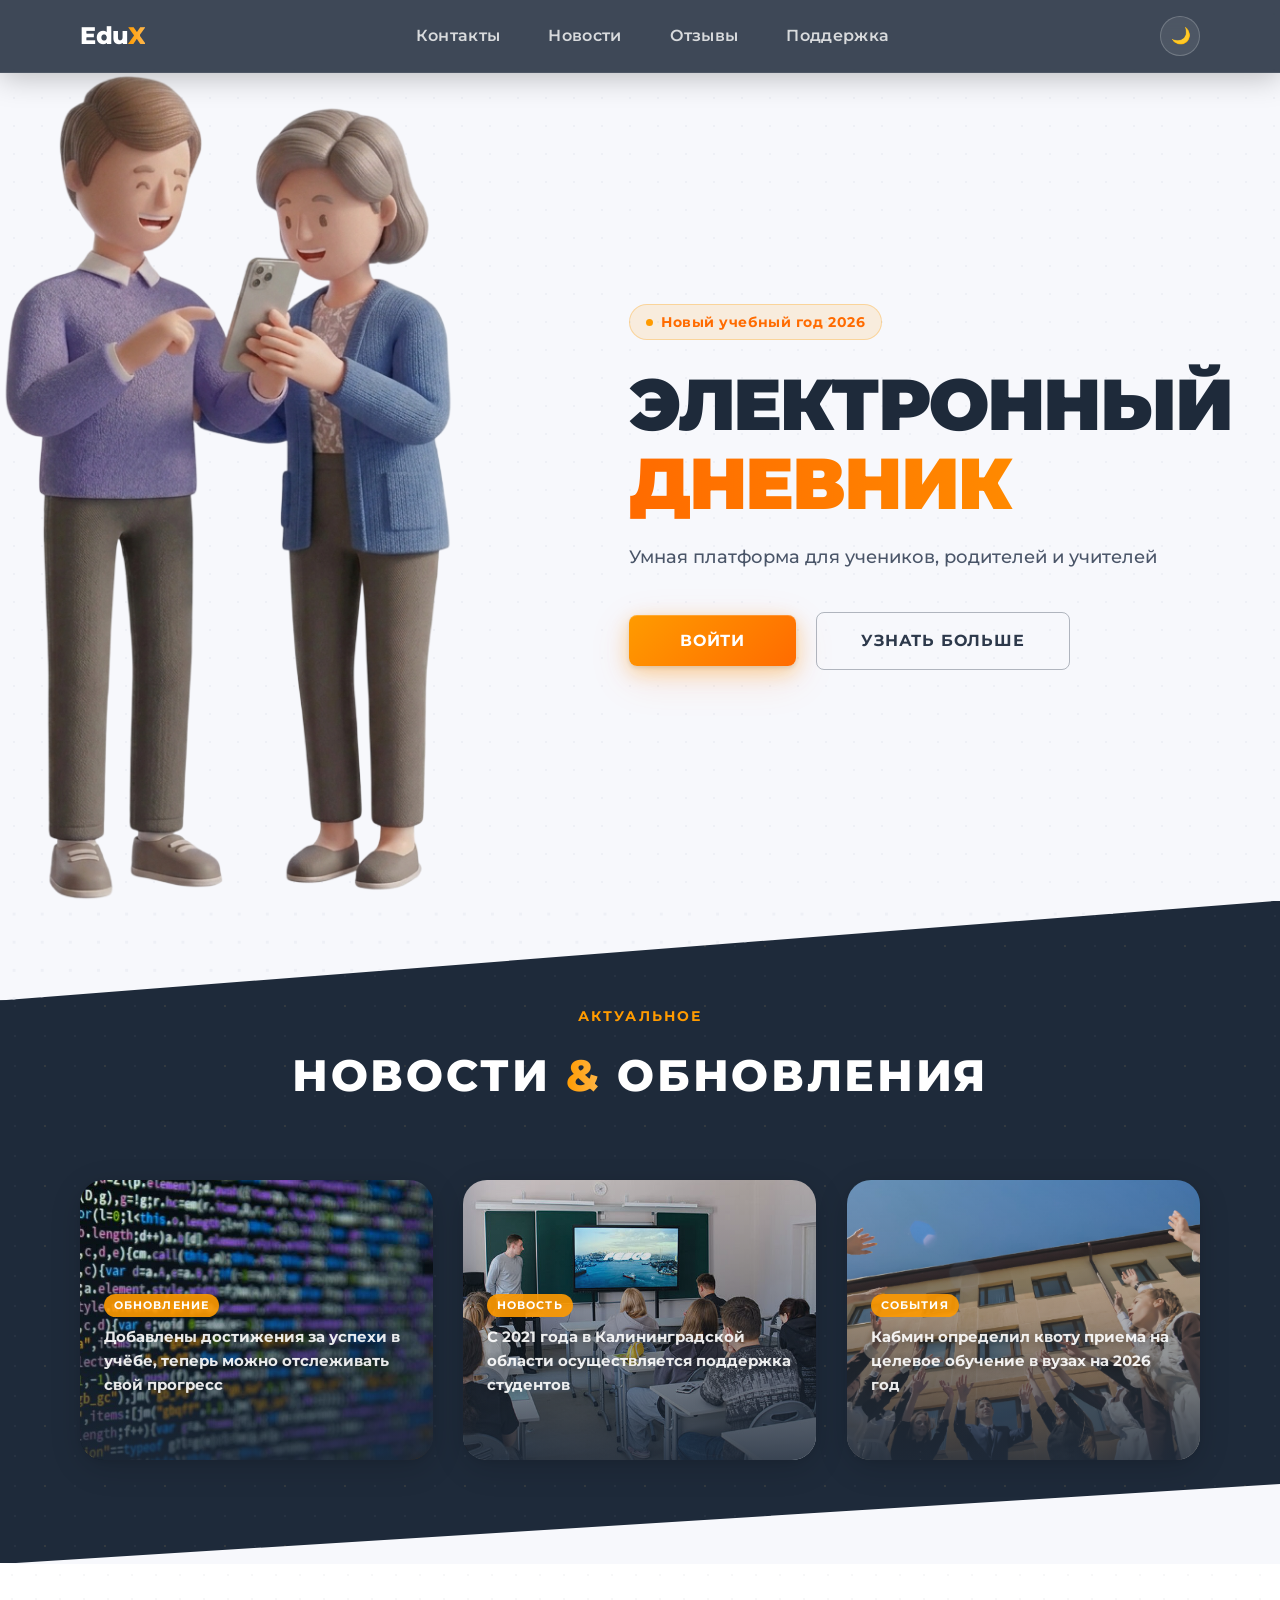
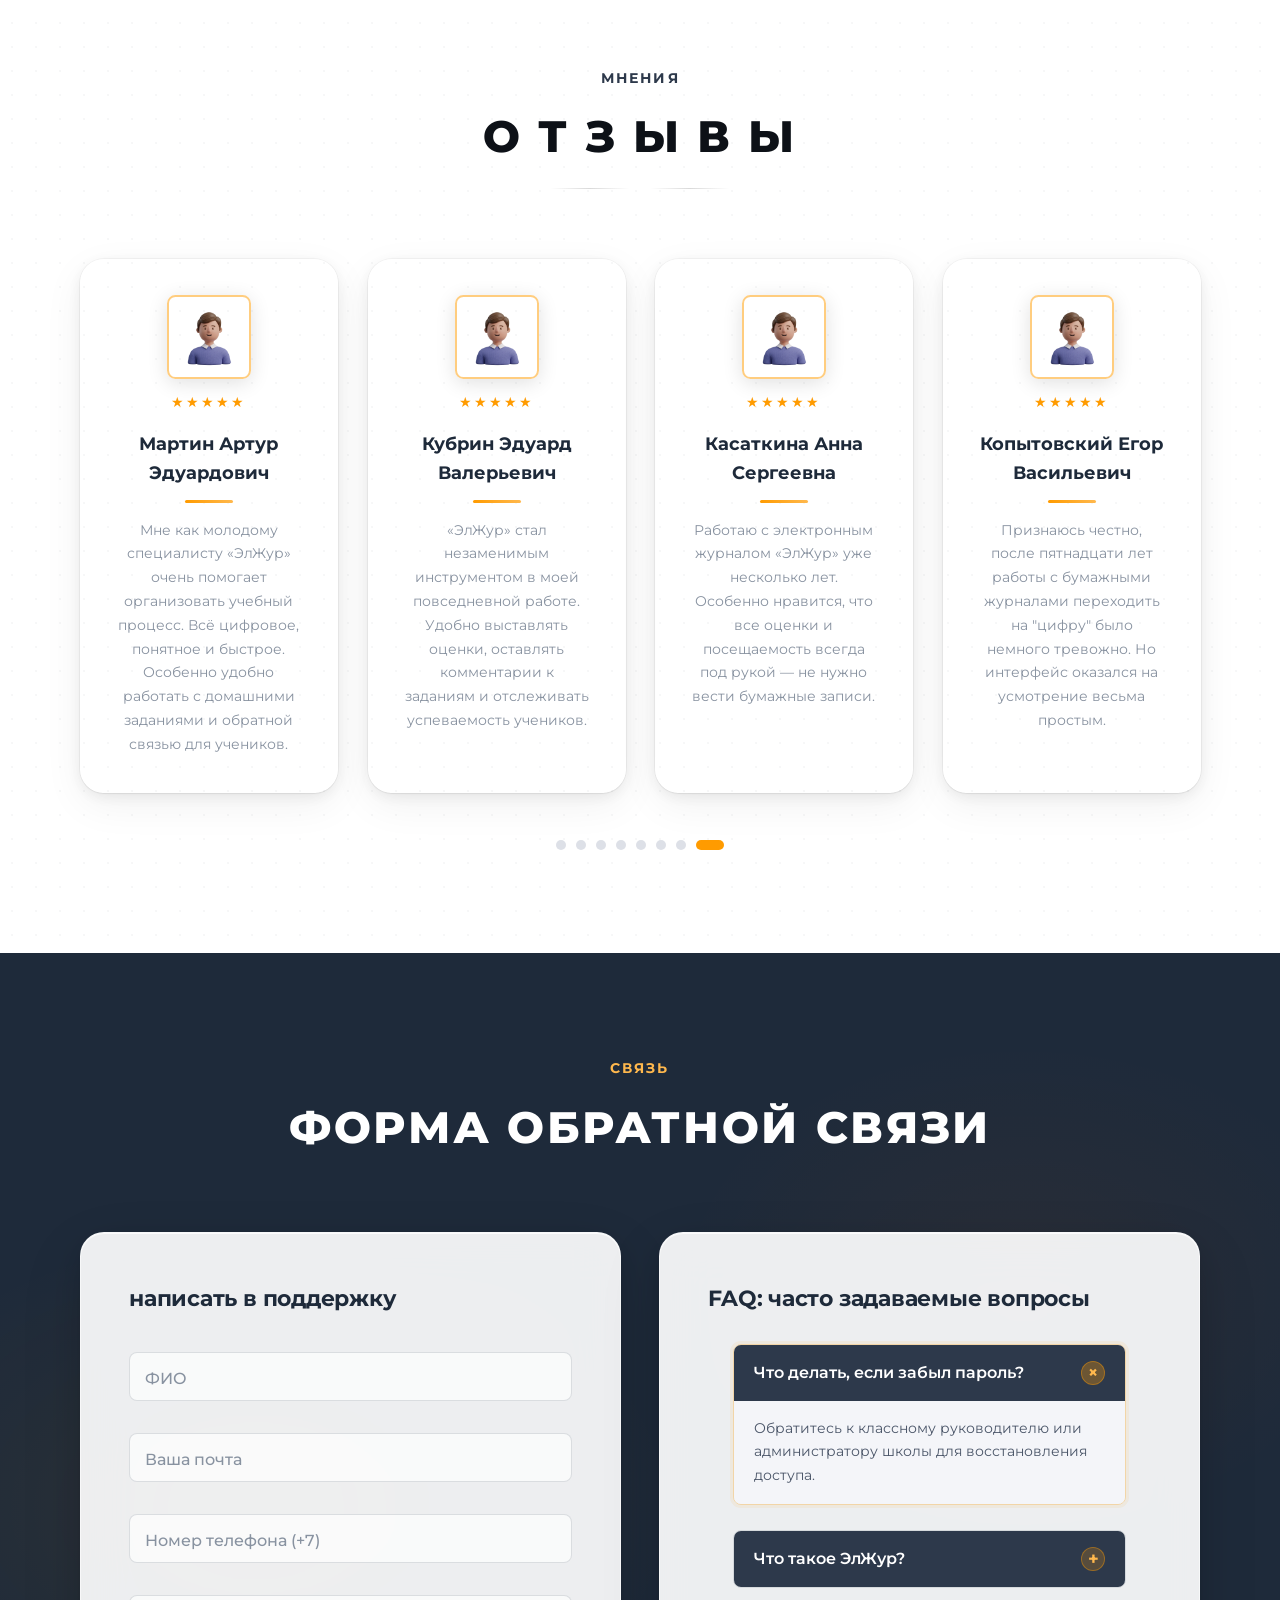
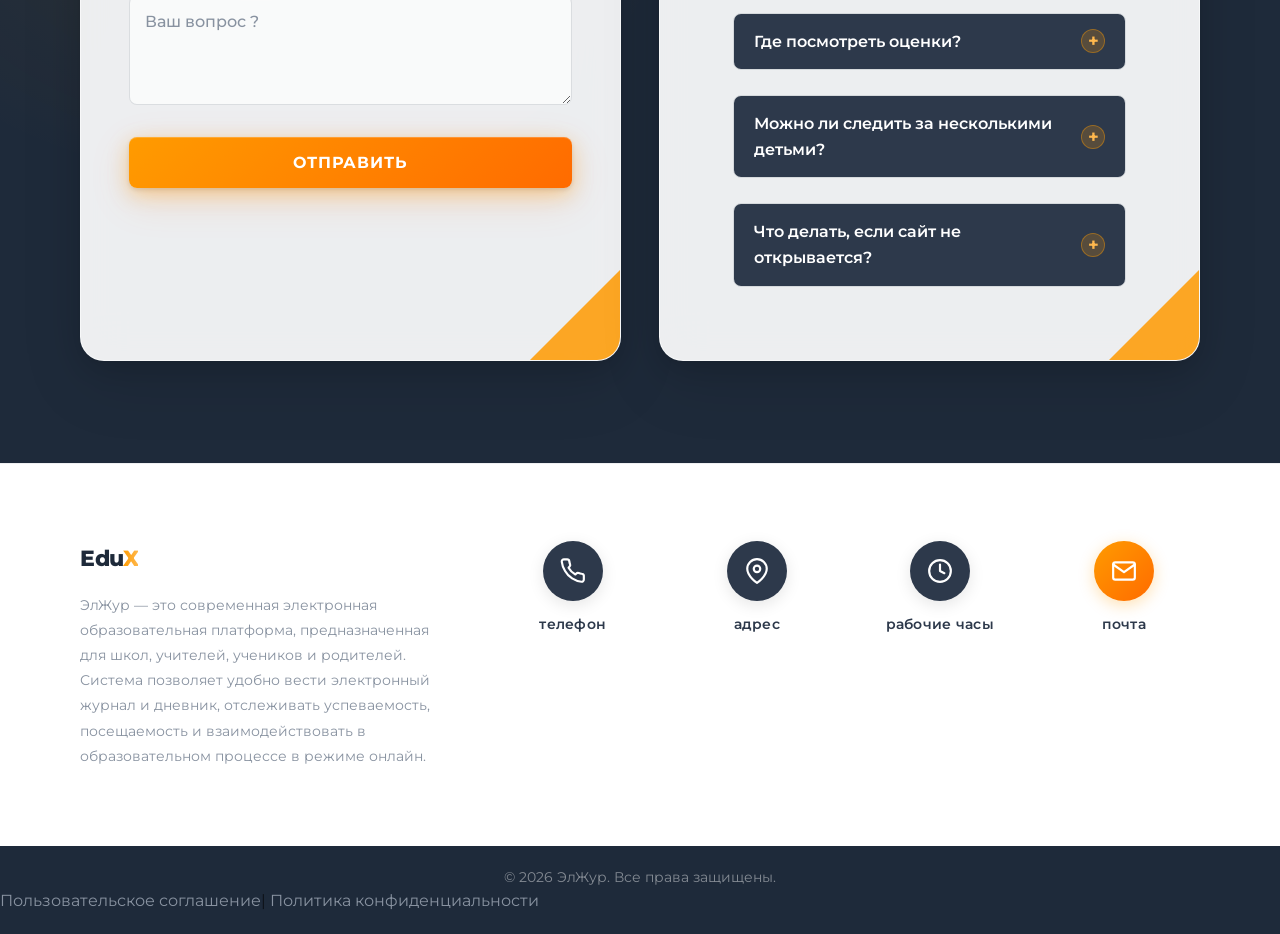
==== index.html @ 37ef0ba4 "feat: начальная загрузка проекта EduX" ====
<!DOCTYPE html>
<html lang="ru">
<head>
    <meta charset="UTF-8">
    <meta name="viewport" content="width=device-width, initial-scale=1.0">
    <meta name="description" content="EduX — современный электронный дневник для учеников, родителей и учителей">
    <title>EduX — Электронный дневник</title>
    
    <link rel="preconnect" href="https://fonts.googleapis.com">
    <link rel="preconnect" href="https://fonts.gstatic.com" crossorigin>
    <link href="https://fonts.googleapis.com/css2?family=Montserrat:wght@400;500;600;700;800;900&family=Space+Grotesk:wght@400;500;700&display=swap" rel="stylesheet">
    <link rel="stylesheet" href="css/style.css">
    <script src="EDUX.js" defer></script>
</head>
<body>

    <!-- декоративный фоновый меш-градиент -->
    <!-- <div class="bg-orbs" aria-hidden="true">
        <div class="orb orb-1"></div>
        <div class="orb orb-2"></div>
        <div class="orb orb-3"></div>
    </div> -->
    <!-- шапка с глассморфизмом -->
    <header class="header">
        <div class="container">
            <nav class="nav" aria-label="Основная навигация">
                <a href="#" class="logo" aria-label="EduX - На главную">
                    <span class="logo-text">Edu<span class="logo-accent">X</span></span>
                </a>
                
                <ul class="nav-list">
                    <li><a href="#contacts" class="nav-link">Контакты</a></li>
                    <li><a href="#news" class="nav-link">Новости</a></li>
                    <li><a href="#reviews" class="nav-link">Отзывы</a></li>
                    <li><a href="#support" class="nav-link">Поддержка</a></li>
                </ul>
				<button class="theme-toggle" id="themeToggle" aria-label="Переключить тему">🌙</button>
            </nav>
        </div>
    </header>

    <main>
        <!-- герой первый экран -->
        <section id="hero" class="hero">
            <!-- <img class="parent"  src="assets/images/parent.png" alt=""> -->
            <!-- плавающие декоративные шейпы -->
            <!-- <div class="hero-shapes" aria-hidden="true">
                <div class="shape shape-circle"></div>
                <div class="shape shape-ring"></div>
                <div class="shape shape-dot-grid"></div>
            </div> -->

                <div class="hero-content">
                    <div class="hero-text">
                        <div class="hero-badge">
                            <span class="badge-dot"></span>
                            Новый учебный год 2026
                        </div>
                        <h1 class="hero-title">
                            <span class="hero-title-line">Электронный</span>
                            <span class="hero-title-line hero-title-accent">дневник</span>
                        </h1>
                        <p class="hero-subtitle">Умная платформа для учеников, родителей и учителей</p>
                        <div class="hero-cta">
                            <button id="openModal" class="btn btn-primary" aria-label="Войти в систему">
                                <span class="btn-text">Войти</span>
                                <span class="btn-glow"></span>
                            </button>
                            <a href="#news" class="btn btn-ghost">Узнать больше</a>
                        </div>
                    </div>
                    
                    <!-- <div class="hero-image-wrap">
                        <div class="hero-image">
                            
                        </div>
                        </div> -->
                        <!-- карточки стикеры вокруг фото -->
                        <!-- <div class="hero-stat hero-stat-1">
                            <span class="stat-num" data-target="98%">98%</span>
                            <span class="stat-label">Довольных учеников</span>
                        </div>
                        <div class="hero-stat hero-stat-2">
                            <span class="stat-num" data-target="5K+">5K+</span>
                            <span class="stat-label">Активных школ</span> -->
                        </div>
                    </div>
                </div>
        </section>
        
        <!-- новости & обновления -->
        <section class="news" id="news">
            <div class="container">
                <div class="section-header">
                    <span class="section-tag">Актуальное</span>
                    <h2 class="section-title">Новости <span class="title-gradient">&amp;</span> обновления</h2>
                </div>
                
                <div class="news-grid">
                    <article class="news-card" style="--card-delay: 0.1s">
                        <div class="news-card-image">
                            <img src="assets/images/1-card.png" alt="">
                            <div class="news-card-overlay"></div>
                        </div>
                        <div class="news-card-body">
                            <span class="news-tag">Обновление</span>
                            <h3 class="news-card-title">Добавлены достижения за успехи в учёбе, теперь можно отслеживать свой прогресс</h3>
                            <a href="https://onlineschool-1.ru/blog/soft-skills/poleznye-privychki-kotorye-pomogut-dobitsya-uspeha-v-nbsp-uchebe/" class="news-read-more"" class="news-read-more">Читать →</a>
                        </div>
                        <!-- блик при наведении -->
                        <div class="card-glare" aria-hidden="true"></div>
                    </article>
                    
                    <article class="news-card" style="--card-delay: 0.25s">
                        <div class="news-card-image">
                            <img src="assets/images/2-card.png" alt="Новость 2">
                            <div class="news-card-overlay"></div>
                        </div>
                        <div class="news-card-body">
                            <span class="news-tag">Новость</span>
                            <h3 class="news-card-title">С 2021 года в Калининградской области осуществляется поддержка студентов</h3>
                            <a href="https://xn--80aabdc3aef1bhdbbd1amr9v.xn--p1ai/celevoe-obuchenie-2/" class="news-read-more"" class="news-read-more">Читать →</a>
                        </div>
                        <div class="card-glare" aria-hidden="true"></div>
                    </article>
                    
                    <article class="news-card" style="--card-delay: 0.4s">
                        <div class="news-card-image">
                            <img src="assets/images/3-card.png" alt="Новость 3">
                            <div class="news-card-overlay"></div>
                        </div>
                        <div class="news-card-body">
                            <span class="news-tag">События</span>
                            <h3 class="news-card-title">Кабмин определил квоту приема на целевое обучение в вузах на 2026 год</h3>
                            <a href="https://www.garant.ru/news/2064544/" class="news-read-more">Читать →</a>
                        </div>
                        <div class="card-glare" aria-hidden="true"></div>
                    </article>
                </div>
            </div>
            <img class="reviews-man--1" src="assets/images/man2.png"  alt="">
        </section>

        <!-- отзывы пользователей -->
        <section class="reviews" id="reviews">
            <div class="reviews-bg-pattern" aria-hidden="true"></div>
            <div class="container">
                <div class="section-header">
                    <span class="section-tag section-tag-dark">Мнения</span>
                    <h2 class="section-title section-title-dark">О Т З Ы В Ы</h2>
                    <div class="section-dividers" aria-hidden="true">
                        <span class="section-divider"></span>
                        <span class="section-divider"></span>
                    </div>
                </div>
                
                <div class="reviews-grid">
                    <article class="review-card--1" style="--card-delay: 0.1s">
                        <div class="review-card-top">
                            <div class="review-avatar-wrap">
                                <img src="assets/images/avatar.png" alt="Мартин Артур Эдуардович" class="review-avatar">
                                <div class="avatar-ring"></div>
                            </div>
                            <div class="review-stars" aria-label="5 звёзд">★★★★★</div>
                        </div>
                        <h3 class="review-name">Мартин Артур Эдуардович</h3>
                        <div class="review-divider"></div>
                        <p class="review-text">Мне как молодому специалисту «ЭлЖур» очень помогает организовать учебный процесс. Всё цифровое, понятное и быстрое. Особенно удобно работать с домашними заданиями и обратной связью для учеников.</p>
                        <div class="card-glare" aria-hidden="true"></div>
                    </article>
                    
                    <article class="review-card--2" style="--card-delay: 0.25s">
                        <div class="review-card-top">
                            <div class="review-avatar-wrap">
                                <img src="assets/images/avatar.png" alt="Кубрин Эдуард Валерьевич" class="review-avatar">
                                <div class="avatar-ring"></div>
                            </div>
                            <div class="review-stars" aria-label="5 звёзд">★★★★★</div>
                        </div>
                        <h3 class="review-name">Кубрин Эдуард Валерьевич</h3>
                        <div class="review-divider"></div>
                        <p class="review-text">«ЭлЖур» стал незаменимым инструментом в моей повседневной работе. Удобно выставлять оценки, оставлять комментарии к заданиям и отслеживать успеваемость учеников.</p>
                        <div class="card-glare" aria-hidden="true"></div>
                    </article>
                    
                    <article class="review-card--3" style="--card-delay: 0.4s">
                        <div class="review-card-top">
                            <div class="review-avatar-wrap">
                                <img src="assets/images/avatar.png" alt="Касаткина Анна Сергеевна" class="review-avatar">
                                <div class="avatar-ring"></div>
                            </div>
                            <div class="review-stars" aria-label="5 звёзд">★★★★★</div>
                        </div>
                        <h3 class="review-name">Касаткина Анна Сергеевна</h3>
                        <div class="review-divider"></div>
                        <p class="review-text">Работаю с электронным журналом «ЭлЖур» уже несколько лет. Особенно нравится, что все оценки и посещаемость всегда под рукой — не нужно вести бумажные записи.</p>
                        <div class="card-glare" aria-hidden="true"></div>
                    </article>
                    <article class="review-card--1" style="--card-delay: 0.1s">
                        <div class="review-card-top">
                            <div class="review-avatar-wrap">
                                <img src="assets/images/avatar.png" alt="Мартин Артур Эдуардович" class="review-avatar">
                                <div class="avatar-ring"></div>
                            </div>
                            <div class="review-stars" aria-label="5 звёзд">★★★★★</div>
                        </div>
                        <h3 class="review-name">Копытовский Егор Васильевич</h3>
                        <div class="review-divider"></div>
                        <p class="review-text">Признаюсь честно, после пятнадцати лет работы с бумажными журналами переходить на "цифру" было немного тревожно. Но интерфейс оказался на усмотрение весьма простым.</p>
                        <div class="card-glare" aria-hidden="true"></div>
                    </article>
                </div>
                
                <div class="slider-dots" aria-hidden="true">
                    <span class="dot"></span>
                    <span class="dot"></span>
                    <span class="dot"></span>
                    <span class="dot"></span>
                    <span class="dot"></span>
                    <span class="dot"></span>
                    <span class="dot"></span>
                    <span class="dot dot-active"></span>
                </div>
            </div>
        </section>
        </div>

        <!-- форма обратной связи и FAQ -->
        <section class="contact-section" id="support">
            <!-- <img class="review-man" src="assets/images/review-man.png" alt=""> -->
            <div class="contact-bg-mesh" aria-hidden="true"></div>
            <div class="container">
                <div class="section-header">
                    <span class="section-tag">Связь</span>
                    <h2 class="section-title section-title-light">Форма обратной связи</h2>
                </div>
                
                <div class="contact-grid">
                    <!-- форма для отправки вопросов -->
                    <div class="contact-form-wrapper glass-card">
                        <h3 class="contact-subtitle">написать в поддержку</h3>
                        
                        <form class="contact-form" action="#" method="post">
                            <!-- floating label inputs -->
                            <div class="form-group floating">
                                <input type="text" id="name" name="name" placeholder=" " required aria-required="true" class="form-input">
                                <label for="name" class="form-label">ФИО</label>
                                <span class="input-line"></span>
                            </div>
                            
                            <div class="form-group floating">
                                <input type="email" id="email" name="email" placeholder=" " required aria-required="true" class="form-input">
                                <label for="email" class="form-label">Ваша почта</label>
                                <span class="input-line"></span>
                            </div>
                            
                            <div class="form-group floating">
                                <input type="tel" id="phone" name="phone" placeholder=" " class="form-input">
                                <label for="phone" class="form-label">Номер телефона (+7)</label>
                                <span class="input-line"></span>
                            </div>
                            
                            <div class="form-group floating">
                                <textarea id="message" name="message" placeholder=" " rows="4" required aria-required="true" class="form-textarea"></textarea>
                                <label for="message" class="form-label">Ваш вопрос ?</label>
                                <span class="input-line"></span>
                            </div>
                            
                            <button type="submit" class="btn btn-primary btn-full">
                                <span class="btn-text">Отправить</span>
                                <span class="btn-glow"></span>
                            </button>
                        </form>

                        <div class="card-accent-corner" aria-hidden="true"></div>
                    </div>
                    
                    <!-- FAQ аккордеон -->
                    <div class="faq-wrapper glass-card">
                        <h3 class="contact-subtitle">FAQ: часто задаваемые вопросы</h3>
                        
                        <details class="faq-item" open>
                            <summary class="faq-question">Что делать, если забыл пароль?</summary>
                            <div class="faq-answer">
                                <p>Обратитесь к классному руководителю или администратору школы для восстановления доступа.</p>
                            </div>
                        </details>
                        
                        <details class="faq-item">
                            <summary class="faq-question">Что такое ЭлЖур?</summary>
                            <div class="faq-answer">
                                <p>ЭлЖур — это электронный журнал и дневник, который позволяет отслеживать оценки, расписание и домашние задания онлайн.</p>
                            </div>
                        </details>
                        
                        <details class="faq-item">
                            <summary class="faq-question">Где посмотреть оценки?</summary>
                            <div class="faq-answer">
                                <p>В разделе «Оценки» или «Дневник» после входа.</p>
                            </div>
                        </details>
                        
                        <details class="faq-item">
                            <summary class="faq-question">Можно ли следить за несколькими детьми?</summary>
                            <div class="faq-answer">
                                <p>Да, если у вас есть доступ к их аккаунтам.</p>
                            </div>
                        </details>
                        
                        <details class="faq-item">
                            <summary class="faq-question">Что делать, если сайт не открывается?</summary>
                            <div class="faq-answer">
                                <p>Проверьте интернет-соединение или попробуйте зайти позже.</p>
                            </div>
                        </details>

                        <div class="card-accent-corner" aria-hidden="true"></div>
                    </div>
                </div>
            </div>
        </section>
    </main>

    <!-- подвал -->
    <footer class="footer" id="contacts">
        <div class="footer-top">
            <div class="container">
                <div class="footer-content">
                    <div class="footer-brand">
                        <!-- фикс: лого в футере на белом фоне "Edu" должен быть тёмным -->
                        <span class="footer-logo-text">
                            <span class="footer-logo-edu">Edu</span><span class="logo-accent">X</span>
                        </span>
                        <p class="footer-description">ЭлЖур — это современная электронная образовательная платформа, предназначенная для школ, учителей, учеников и родителей. Система позволяет удобно вести электронный журнал и дневник, отслеживать успеваемость, посещаемость и взаимодействовать в образовательном процессе в режиме онлайн.</p>
                    </div>
                    
                    <div class="footer-contacts">
                        <!-- телефон — инлайн SVG, никаких битых картинок -->
                        <div class="footer-contact-item">
                            <div class="footer-icon-wrap">
                                <svg class="footer-svg-icon" aria-hidden="true" viewBox="0 0 24 24" fill="none" stroke="currentColor" stroke-width="2" stroke-linecap="round" stroke-linejoin="round">
                                    <path d="M22 16.92v3a2 2 0 0 1-2.18 2 19.79 19.79 0 0 1-8.63-3.07A19.5 19.5 0 0 1 4.69 12a19.79 19.79 0 0 1-3.07-8.67A2 2 0 0 1 3.6 1.27h3a2 2 0 0 1 2 1.72c.127.96.361 1.903.7 2.81a2 2 0 0 1-.45 2.11L7.91 8.91a16 16 0 0 0 6.29 6.29l.91-.91a2 2 0 0 1 2.11-.45c.907.339 1.85.573 2.81.7A2 2 0 0 1 22 16.92z"/>
                                </svg>
                            </div>
                            <p class="footer-contact-label">телефон</p>
                        </div>
                        
                        <!-- адрес -->
                        <div class="footer-contact-item">
                            <div class="footer-icon-wrap">
                                <svg class="footer-svg-icon" aria-hidden="true" viewBox="0 0 24 24" fill="none" stroke="currentColor" stroke-width="2" stroke-linecap="round" stroke-linejoin="round">
                                    <path d="M21 10c0 7-9 13-9 13s-9-6-9-13a9 9 0 0 1 18 0z"/>
                                    <circle cx="12" cy="10" r="3"/>
                                </svg>
                            </div>
                            <p class="footer-contact-label">адрес</p>
                        </div>
                        
                        <!-- рабочие часы -->
                        <div class="footer-contact-item">
                            <div class="footer-icon-wrap">
                                <svg class="footer-svg-icon" aria-hidden="true" viewBox="0 0 24 24" fill="none" stroke="currentColor" stroke-width="2" stroke-linecap="round" stroke-linejoin="round">
                                    <circle cx="12" cy="12" r="10"/>
                                    <polyline points="12 6 12 12 16 14"/>
                                </svg>
                            </div>
                            <p class="footer-contact-label">рабочие часы</p>
                        </div>
                        
                        <!-- почта — акцентная оранжевая -->
                        <div class="footer-contact-item">
                            <div class="footer-icon-wrap footer-icon-accent">
                                <svg class="footer-svg-icon" aria-hidden="true" viewBox="0 0 24 24" fill="none" stroke="currentColor" stroke-width="2" stroke-linecap="round" stroke-linejoin="round">
                                    <path d="M4 4h16c1.1 0 2 .9 2 2v12c0 1.1-.9 2-2 2H4c-1.1 0-2-.9-2-2V6c0-1.1.9-2 2-2z"/>
                                    <polyline points="22,6 12,13 2,6"/>
                                </svg>
                            </div>
                            <p class="footer-contact-label">почта</p>
                        </div>
                    </div>
                </div>
            </div>
        </div>
        
        <div class="footer-bottom">
            <div class="container-bot">
                <p class="footer-copyright">© 2026 ЭлЖур. Все права защищены.</p>
                    <a class="footer-copyright--readme" href="#">Пользовательское соглашение</a>|
                    <a class="footer-copyright--readme" href="#">Политика конфиденциальности</a>
            </div>
        </div>
    </footer>
    <!-- AUTH MODAL -->
    <div class="auth-overlay" id="modal" aria-modal="true" role="dialog" aria-labelledby="authTitle">
        <div class="auth-modal">
            <button class="auth-close" id="closeModal" aria-label="Закрыть">
                <svg viewBox="0 0 24 24" fill="none" stroke="currentColor" stroke-width="2.5" stroke-linecap="round"><line x1="18" y1="6" x2="6" y2="18"/><line x1="6" y1="6" x2="18" y2="18"/></svg>
            </button>
            <!-- ВХОД -->
            <div class="auth-panel auth-panel--active" id="panelLogin">
                <div class="auth-logo">Edu<span>X</span></div>
                <p class="auth-sub">Добро пожаловать обратно</p>

                <div class="auth-field">
                    <input type="text" id="loginUser" placeholder=" " autocomplete="username">
                    <label for="loginUser">Логин</label>
                </div>
                <div class="auth-field">
                    <input type="password" id="loginPass" placeholder=" " autocomplete="current-password">
                    <label for="loginPass">Пароль</label>
                </div>

                <a href="#" class="auth-forgot" id="forgotBtn">Забыли пароль?</a>

                <div id="forgotMsg" class="auth-msg">
                    🔒 Обратитесь к системному администратору или к преподавателю для восстановления доступа.
                </div>

                <button class="auth-submit btn btn-primary">
                    <span class="btn-text">Войти</span>
                    <span class="btn-glow"></span>
                </button>
            </div>
        </div>
    </div>
</body>
</html>
---- css/style.css ----
:root {
    /* основные цвета */
    --color-dark:         #1E2A3A;
    --color-dark-2:       #2D394B;
    --color-dark-3:       #3d4f65;
    --color-black:        #0D1117;
    --color-accent:       #FF9B00;
    --color-accent-2:     #FFB84D;
    --color-accent-3:     #FF6B00;
    --color-white:        #FFFFFF;
    --color-off-white:    #F7F8FC;
    --color-gray-light:   #EEF0F6;
    --color-gray:         #8892A0;
    --color-gray-dark:    #4A5568;

    /* прозрачности для глассморфизма */
    --glass-bg:           rgba(255, 255, 255, 0.07);
    --glass-bg-light:     rgba(255, 255, 255, 0.92);
    --glass-border:       rgba(255, 255, 255, 0.15);
    --glass-border-dark:  rgba(255, 255, 255, 0.08);

    /* шрифты */
    --font-main:    'Montserrat', sans-serif;
    --font-accent:  'Space Grotesk', sans-serif;

    /* тайминги */
    --t-fast:   0.18s;
    --t-mid:    0.35s;
    --t-slow:   0.6s;
    --t-ease:   cubic-bezier(0.4, 0, 0.2, 1);
    --t-spring: cubic-bezier(0.34, 1.56, 0.64, 1);

    /* тени — 4 слоя чтобы был реальный объём, а не плоский кал */
    --shadow-xs:      0 1px 4px rgba(0,0,0,0.08);
    --shadow-sm:      0 4px 16px rgba(0,0,0,0.10);
    --shadow-md:      0 8px 32px rgba(0,0,0,0.14), 0 2px 8px rgba(0,0,0,0.08);
    --shadow-lg:      0 16px 48px rgba(0,0,0,0.18), 0 4px 16px rgba(0,0,0,0.10);
    --shadow-xl:      0 32px 64px rgba(0,0,0,0.22), 0 8px 24px rgba(0,0,0,0.12);

    /* свечения */
    --glow-accent:    0 0 20px rgba(255,155,0,0.4), 0 0 60px rgba(255,155,0,0.15);
    --glow-accent-sm: 0 0 12px rgba(255,155,0,0.35), 0 4px 24px rgba(255,155,0,0.2);
    --glow-accent-xl: 0 0 30px rgba(255,155,0,0.5), 0 0 80px rgba(255,155,0,0.2), 0 4px 20px rgba(0,0,0,0.3);

    /* радиусы */
    --r-sm:   8px;
    --r-md:   16px;
    --r-lg:   24px;
    --r-xl:   32px;
    --r-pill: 100px;

    /* типографика через clamp плавно на всех экранах */
    --text-xs:   clamp(0.75rem,  1.5vw, 0.875rem);
    --text-sm:   clamp(0.875rem, 1.8vw, 1rem);
    --text-md:   clamp(1rem,     2vw,   1.125rem);
    --text-lg:   clamp(1.125rem, 2.5vw, 1.375rem);
    --text-xl:   clamp(1.5rem,   3vw,   2rem);
    --text-2xl:  clamp(2rem,     4vw,   2.75rem);
    --text-3xl:  clamp(2.5rem,   5vw,   3.5rem);
    --text-hero: clamp(2.75rem,  6vw,   4.5rem);
}

/* ===== ТЁМНАЯ ТЕМА ===== */
[data-theme="dark"] {
    --color-off-white:    #0D1117;
    --color-white:        #161B22;
    --color-gray-light:   #1C2530;
    --color-gray:         #8892A0;
    --color-gray-dark:    #A0AEC0;
    --color-dark:         #F0F4FF;
    --color-dark-2:       #CBD5E0;
    --color-black:        #E2E8F0;

    --glass-bg:           rgba(0, 0, 0, 0.25);
    --glass-bg-light:     rgba(22, 27, 34, 0.95);
    --glass-border:       rgba(255, 255, 255, 0.08);
}

/* явно фиксируем цвета hero в тёмной теме */
[data-theme="dark"] .hero-title {
    color: #FFFFFF;
}

[data-theme="dark"] .hero-subtitle {
    color: rgba(255, 255, 255, 0.65);
}

[data-theme="dark"] .hero-badge {
    color: var(--color-accent-2);
    background: rgba(255, 155, 0, 0.15);
    border-color: rgba(255, 155, 0, 0.35);
}

[data-theme="dark"] .btn-ghost {
    color: rgba(255, 255, 255, 0.85);
    border-color: rgba(255, 255, 255, 0.25);
}

[data-theme="dark"] .btn-ghost:hover {
    background: rgba(255, 255, 255, 0.1);
    color: #FFFFFF;
}

/* хедер в тёмной теме */
[data-theme="dark"] .header {
    background: rgba(13, 17, 23, 0.92);
    border-bottom-color: rgba(255, 255, 255, 0.06);
}

/* hero в тёмной теме */
[data-theme="dark"] .hero {
    background-image: url('../assets/images/parent.png'), linear-gradient(135deg, #0D1117 0%, #111827 40%, #0D1117 100%);
    background-repeat: no-repeat;
    background-position: top left;
    background-size: contain;
}

/* секция новостей */
[data-theme="dark"] .news::before {
    background-color: #0D1117;
    background-image: radial-gradient(rgba(255,255,255,0.03) 1.5px, transparent 1.5px);
}
[data-theme="dark"] .news::after {
    background-color: #0D1117;
}

/* секция отзывов */
[data-theme="dark"] .reviews {
    background-color: #161B22;
}
[data-theme="dark"] .reviews-bg-pattern {
    background-image: radial-gradient(rgba(255,255,255,0.04) 1.5px, transparent 1.5px);
}
[data-theme="dark"] .review-card--1,
[data-theme="dark"] .review-card--2,
[data-theme="dark"] .review-card--3 {
    background: #1C2530;
    box-shadow: 0 4px 16px rgba(0,0,0,0.3), 0 0 0 1px rgba(255,255,255,0.06);
}

    /* Полный фикс для FAQ в тёмной теме */
[data-theme="dark"] .faq-question {
    background: rgba(255, 255, 255, 0.05); /* темный, слегка прозрачный фон вопроса */
    color: #E2E8F0; /* Хорошо читаемый светлый текст заголовка */
}

[data-theme="dark"] .faq-question:hover {
    background: rgba(255, 255, 255, 0.09); /* легкое подсвечивание при наведении */
}

[data-theme="dark"] .faq-answer {
    background: rgba(0, 0, 0, 0.2); /* темный фон для раскрывающегося ответа */
}

[data-theme="dark"] .faq-answer p {
    color: rgba(255, 255, 255, 0.75); /* светлый текст ответа */
}

[data-theme="dark"] .faq-item {
    border-color: rgba(255, 255, 255, 0.08); /* приглушенная граница вокруг блоков */
}


/* glass-card (форма + FAQ) */
[data-theme="dark"] .glass-card {
    background: rgba(22, 27, 34, 0.97);
    border-color: rgba(255, 255, 255, 0.08);
}
[data-theme="dark"] .contact-subtitle {
    color: var(--color-gray-dark);
}
[data-theme="dark"] .form-input,
[data-theme="dark"] .form-textarea {
    background: rgba(255, 255, 255, 0.05);
    border-color: rgba(255, 255, 255, 0.1);
    color: #E2E8F0;
}
[data-theme="dark"] .form-input:focus,
[data-theme="dark"] .form-textarea:focus {
    background: rgba(255, 255, 255, 0.08);
}

/* footer */
[data-theme="dark"] .footer-top {
    background: #161B22;
    border-top-color: rgba(255,255,255,0.06);
}
[data-theme="dark"] .footer-logo-edu {
    color: #E2E8F0;
    -webkit-text-fill-color: #E2E8F0;
}
[data-theme="dark"] .footer-contact-label {
    color: #A0AEC0;
}

/* body фон */
[data-theme="dark"] body {
    background-color: #0D1117;
    background-image: radial-gradient(rgba(255,255,255,0.03) 1.5px, transparent 1.5px);
    color: #E2E8F0;
}

/* кнопка переключения темы */
.theme-toggle {
    width: 40px;
    height: 40px;
    border-radius: 50%;
    border: 1.5px solid rgba(255, 255, 255, 0.2);
    background: rgba(255, 255, 255, 0.08);
    color: var(--color-white);
    cursor: pointer;
    display: flex;
    align-items: center;
    justify-content: center;
    font-size: 1rem;
    line-height: 1;          /* ключевое: убирает смещение эмоджи */
    transition: background var(--t-mid), transform var(--t-mid) var(--t-spring), border-color var(--t-mid);
    flex-shrink: 0;
    vertical-align: middle;
    
    /* оптическая компенсация */
    padding: 0;              /* обнуляем случайные браузерные отступы */
    padding-left: 1px;       /* толкаем эмодзи чуть вправо для идеального центра */
}
.theme-toggle:hover {
    background: rgba(255, 155, 0, 0.15);
    border-color: rgba(255, 155, 0, 0.4);
    transform: rotate(20deg) scale(1.1);
}

/* КАСТОМНЫЙ СКРОЛЛБАР */

::-webkit-scrollbar {
    width: 6px;
}

::-webkit-scrollbar-track {
    background: var(--color-dark);
}

::-webkit-scrollbar-thumb {
    background: linear-gradient(180deg, var(--color-accent), var(--color-accent-3));
    border-radius: var(--r-pill);
}

::-webkit-scrollbar-thumb:hover {
    background: linear-gradient(180deg, var(--color-accent-2), var(--color-accent));
}

/* фикс лого в футере: "Edu" на белом фоне должен быть тёмным, а не белым */
.footer-logo-edu {
    color: var(--color-dark);
    -webkit-text-fill-color: var(--color-dark);
}

/* svg-иконки в футере вместо img */
.footer-svg-icon {
    width: 26px;
    height: 26px;
    color: var(--color-white);
    display: block;
    flex-shrink: 0;
}

/* активный nav-линк при скролле к секции */
.nav-link--active {
    color: var(--color-white) !important;
}
.nav-link--active::after {
    width: 100% !important;
}

/* ripple волна на кнопках при клике */
.btn-ripple {
    position: absolute;
    width: 6px;
    height: 6px;
    border-radius: 50%;
    background: rgba(255, 255, 255, 0.45);
    transform: translate(-50%, -50%) scale(0);
    animation: rippleAnim 0.6s linear;
    pointer-events: none;
}

@keyframes rippleAnim {
    to {
        transform: translate(-50%, -50%) scale(60);
        opacity: 0;
    }
}

/* анимации in-view элементы появляются когда входят во вьюпорт */
.news-card,
.review-card,
.glass-card,
.footer-contact-item {
    opacity: 0;
    transform: translateY(30px);
    transition: opacity 0.6s var(--t-ease), transform 0.6s var(--t-ease);
    transition-delay: var(--card-delay, 0s);
}

.news-card.in-view,
.review-card.in-view,
.glass-card.in-view,
.footer-contact-item.in-view {
    opacity: 1;
    transform: translateY(0);
    animation: none; /* отключаем keyframe анимацию когда уже in-view */
}

.section-header {
    opacity: 0;
    transform: translateY(24px);
    transition: opacity 0.7s var(--t-ease), transform 0.7s var(--t-ease);
}

.section-header.in-view {
    opacity: 1;
    transform: translateY(0);
}

/*  RESET + BASE */

*, *::before, *::after {
    margin: 0;
    padding: 0;
    box-sizing: border-box;
}

html {
    scroll-behavior: smooth;
}

body {
    font-family: var(--font-main);
    color: var(--color-black);
    line-height: 1.6;
    overflow-x: hidden;
    background-color: var(--color-off-white);

    /* фоновая текстура точечная сетка, тонко и стильно */
    background-image: radial-gradient(var(--color-gray-light) 1.5px, transparent 1.5px);
    background-size: 28px 28px;
}

img {
    max-width: 100%;
    height: auto;
    display: block;
}

a {
    text-decoration: none;
    color: inherit;
}

ul {
    list-style: none;
}

.visually-hidden {
    position: absolute;
    width: 1px;
    height: 1px;
    margin: -1px;
    padding: 0;
    overflow: hidden;
    clip: rect(0,0,0,0);
    border: 0;
}

.container {
    max-width: 1200px;
    margin: 0 auto;
    padding: 0 clamp(16px, 4vw, 40px);
}
.container-bot{
    justify-self: center;
}

/*  ДЕКОРАТИВНЫЕ ФОНОВЫЕ СФЕРЫ без этого сайт выглядит как сделанный в 2015 */

.bg-orbs {
    position: fixed;
    inset: 0;
    z-index: -1;
    pointer-events: none;
    overflow: hidden;
}

.orb {
    position: absolute;
    border-radius: 50%;
    filter: blur(80px);
    opacity: 0.4;
    animation: orbFloat 12s ease-in-out infinite alternate;
}

.orb-1 {
    width: 500px;
    height: 500px;
    background: radial-gradient(circle, rgba(255,155,0,0.25) 0%, transparent 70%);
    top: -100px;
    right: -100px;
    animation-duration: 14s;
}

.orb-2 {
    width: 400px;
    height: 400px;
    background: radial-gradient(circle, rgba(30,42,58,0.5) 0%, transparent 70%);
    bottom: 20%;
    left: -80px;
    animation-duration: 10s;
    animation-delay: -5s;
}

.orb-3 {
    width: 300px;
    height: 300px;
    background: radial-gradient(circle, rgba(255,107,0,0.15) 0%, transparent 70%);
    top: 50%;
    left: 50%;
    animation-duration: 18s;
    animation-delay: -8s;
}

/* KEYFRAMES 7 штук, как доктор прописал */

/* 1. левитация для декоративных элементов */
@keyframes float {
    0%   { transform: translateY(0px) rotate(0deg); }
    50%  { transform: translateY(-18px) rotate(3deg); }
    100% { transform: translateY(0px) rotate(0deg); }
}

/* 2. плавное дрейфование фоновых сфер */
@keyframes orbFloat {
    from { transform: translate(0, 0) scale(1); }
    to   { transform: translate(40px, 30px) scale(1.08); }
}

/* 3. появление снизу */
@keyframes fadeInUp {
    from {
        opacity: 0;
        transform: translateY(40px);
    }
    to {
        opacity: 1;
        transform: translateY(0);
    }
}

/* 4. появление сверху для хедера */
@keyframes fadeInDown {
    from {
        opacity: 0;
        transform: translateY(-30px);
    }
    to {
        opacity: 1;
        transform: translateY(0);
    }
}

/* 5. масштаб из нуля для бейджей и статов */
@keyframes scaleIn {
    from {
        opacity: 0;
        transform: scale(0.6);
    }
    to {
        opacity: 1;
        transform: scale(1);
    }
}

/* 6. пульсация для кнопки и активных элементов */
@keyframes pulse {
    0%, 100% {
        box-shadow: 0 0 0 0 rgba(255,155,0,0.5);
    }
    50% {
        box-shadow: 0 0 0 12px rgba(255,155,0,0);
    }
}

/* 7. переливающийся градиент текста */
@keyframes gradientShift {
    0%   { background-position: 0% 50%; }
    50%  { background-position: 100% 50%; }
    100% { background-position: 0% 50%; }
}

/* 8. мигание точки "онлайн" */
@keyframes blink {
    0%, 100% { opacity: 1; transform: scale(1); }
    50%       { opacity: 0.4; transform: scale(0.75); }
}

/* 9. слайд слева */
@keyframes slideInLeft {
    from {
        opacity: 0;
        transform: translateX(-50px);
    }
    to {
        opacity: 1;
        transform: translateX(0);
    }
}

/*  HEADER с глассморфизмом */

.header {
    position: sticky;
    top: 0;
    z-index: 1000;
    padding: 0;

    /* красивый глаз */
    background: rgba(30, 42, 58, 0.85);
    backdrop-filter: blur(20px) saturate(180%);
    -webkit-backdrop-filter: blur(20px) saturate(180%);
    border-bottom: 1px solid rgba(255,255,255,0.08);
    box-shadow: 0 4px 30px rgba(0,0,0,0.25);

    animation: fadeInDown 0.7s var(--t-ease) both;
}

.nav {
    display: flex;
    justify-content: space-between;
    align-items: center;
    height: 72px;
}

/* лого */
.logo {
    display: flex;
    align-items: center;
    gap: 8px;
}

.logo-text,
.footer-logo-text {
    font-family: var(--font-main);
    font-weight: 800;
    font-size: 1.5rem;
    color: var(--color-white);
    letter-spacing: -0.5px;
    transition: transform var(--t-mid) var(--t-spring);
}

.logo-text:hover {
    transform: scale(1.05);
}

.logo-accent {
    color: var(--color-accent);
    /* переливающийся цвет на лого */
    background: linear-gradient(90deg, var(--color-accent), var(--color-accent-2), var(--color-accent-3), var(--color-accent));
    background-size: 300% 300%;
    -webkit-background-clip: text;
    -webkit-text-fill-color: transparent;
    background-clip: text;
    animation: gradientShift 3s ease infinite;
}

.nav-list {
    display: flex;
    align-items: center;
    gap: clamp(20px, 4vw, 48px);
}

.nav-link {
    font-family: var(--font-main);
    font-weight: 600;
    font-size: var(--text-sm);
    color: rgba(255,255,255,0.8);
    letter-spacing: 0.02em;
    position: relative;
    transition: color var(--t-fast) var(--t-ease);
}

.nav-link::after {
    content: '';
    position: absolute;
    bottom: -4px;
    left: 0;
    width: 0;
    height: 2px;
    background: linear-gradient(90deg, var(--color-accent), var(--color-accent-2));
    border-radius: var(--r-pill);
    transition: width var(--t-mid) var(--t-spring);
}

.nav-link:hover {
    color: var(--color-white);
}

.nav-link:hover::after {
    width: 100%;
}

.nav-link:focus-visible {
    outline: 2px solid var(--color-accent);
    outline-offset: 4px;
    border-radius: var(--r-sm);
}

/*  HERO ПЕРВЫЙ ЭКРАН */

.hero {
    min-height: calc(100vh - 72px);
    display: flex;
    align-items: center;
    position: relative;
    overflow: hidden;
    padding: clamp(90px, 8vw, 120px) 0;

    background: linear-gradient(
        135deg,
        var(--color-off-white) 0%,
        #EBF0FA 40%,
        var(--color-gray-light) 100%
    );
    background-image:url(../assets/images/parent.png);
    background-repeat: no-repeat;
    background-position: top left;
    background-size: contain;
}

/* декоративные геометрические шейпы левитируют вечно */
.hero-shapes {
    position: absolute;
    inset: 0;
    pointer-events: none;
    overflow: hidden;
}

.shape {
    position: absolute;
    border-radius: 50%;
}

.shape-circle {
    width: 420px;
    height: 420px;
    right: -100px;
    top: -80px;
    background: radial-gradient(circle, rgba(255,155,0,0.12) 0%, transparent 65%);
    animation: float 10s ease-in-out infinite;
}

.hero-content {
    display: flex;
    align-items: center;
    justify-content:center;
    width: 100%;
    padding-right: 3rem;
}

.hero-text {
    animation: fadeInUp 0.8s var(--t-ease) 0.1s both;
}

/* бейджик "новый учебный год" */
.hero-badge {
    display: inline-flex;
    align-items: center;
    gap: 8px;
    background: rgba(255,155,0,0.12);
    border: 1px solid rgba(255,155,0,0.3);
    color: var(--color-accent-3);
    font-size: var(--text-xs);
    font-weight: 700;
    letter-spacing: 0.04em;
    padding: 6px 16px;
    border-radius: var(--r-pill);
    margin-bottom: 24px;
    animation: scaleIn 0.5s var(--t-spring) 0.2s both;
}

.badge-dot {
    width: 7px;
    height: 7px;
    background: var(--color-accent);
    border-radius: 50%;
    animation: blink 1.8s ease infinite;
}

.hero-title {
    font-size: var(--text-hero);
    font-weight: 900;
    text-transform: uppercase;
    letter-spacing: -0.03em;
    line-height: 1.1;
    margin-bottom: 20px;
    color: var(--color-dark);
}

.hero-title-line {
    display: block;
    animation: fadeInUp 0.7s var(--t-ease) both;
}

.hero-title-line:nth-child(1) { animation-delay: 0.3s; }
.hero-title-line:nth-child(2) { animation-delay: 0.45s; }

/* акцентная строка заголовка с переливом */
.hero-title-accent {
    background: linear-gradient(90deg, var(--color-accent-3), var(--color-accent), var(--color-accent-2), var(--color-accent));
    background-size: 300% 300%;
    -webkit-background-clip: text;
    -webkit-text-fill-color: transparent;
    background-clip: text;
    animation: gradientShift 4s ease infinite, fadeInUp 0.7s var(--t-ease) 0.45s both;
}

.hero-subtitle {
    font-size: var(--text-md);
    color: var(--color-gray-dark);
    margin-bottom: 40px;
    font-weight: 500;
    animation: fadeInUp 0.7s var(--t-ease) 0.6s both;
}

.hero-cta {
    display: flex;
    align-items: center;
    gap: 20px;
    flex-wrap: wrap;
    animation: fadeInUp 0.7s var(--t-ease) 0.75s both;
}

/* правая часть hero — картинка с кольцом и статами */
.hero-image-wrap {
    position: relative;
    display: flex;
    justify-content: center;
    align-items: center;
    animation: fadeInUp 0.9s var(--t-ease) 0.5s both;
}

/* декоративное кольцо вокруг картинки */
.hero-image-ring {
    position: absolute;
    width: 90%;
    height: 90%;
    border-radius: 30% 70% 70% 30% / 30% 30% 70% 70%;
    border: 2px dashed rgba(255,155,0,0.25);
    animation: float 10s ease-in-out infinite;
}

.hero-image {
    position: relative;
    width: 100%;
    border-radius: var(--r-xl);
    overflow: hidden;
    /* маска нестандартной формы */
    clip-path: polygon(0 0, 100% 0, 100% 88%, 88% 100%, 0 100%);
    box-shadow: var(--shadow-xl);
}

.hero-image img {
    width: 100%;
    height: 100%;
    object-fit: cover;
    display: block;
    transition: transform var(--t-slow) var(--t-ease);
}

.hero-image:hover img {
    transform: scale(1.03);
}

/* статы карточки поверх картинки стикеры */
/* .hero-stat {
    position: absolute;
    background: var(--glass-bg-light);
    backdrop-filter: blur(16px);
    -webkit-backdrop-filter: blur(16px);
    border: 1px solid rgba(255,155,0,0.2);
    border-radius: var(--r-md);
    padding: 12px 18px;
    box-shadow: var(--shadow-md);
    display: flex;
    flex-direction: column;
    gap: 2px;
    animation: scaleIn 0.6s var(--t-spring) both;
}

.hero-stat-1 {
    bottom: 16%;
    left: -10%;
    animation-delay: 1s;
}

.hero-stat-2 {
    top: 12%;
    right: -8%;
    animation-delay: 1.2s;
} */

/* .stat-num {
    font-size: 1.4rem;
    font-weight: 900;
    color: var(--color-accent);
    line-height: 1;
}

.stat-label {
    font-size: 0.7rem;
    font-weight: 600;
    color: var(--color-gray-dark);
    white-space: nowrap;
} */

/*  КНОПКИ их вылизывал долго, теперь как магнит */

.btn {
    position: relative;
    display: inline-flex;
    align-items: center;
    justify-content: center;
    gap: 8px;
    padding: clamp(12px, 2vw, 16px) clamp(28px, 4vw, 52px);
    font-family: var(--font-main);
    font-size: var(--text-sm);
    font-weight: 700;
    letter-spacing: 0.05em;
    text-transform: uppercase;
    border-radius: var(--r-sm);
    border: none;
    cursor: pointer;
    overflow: hidden;
    transition:
        transform var(--t-mid) var(--t-spring),
        box-shadow var(--t-mid) var(--t-ease),
        background var(--t-mid) var(--t-ease);
    -webkit-font-smoothing: antialiased;
}

/* основная кнопка */
.btn-primary {
    background: linear-gradient(135deg, var(--color-accent) 0%, var(--color-accent-3) 100%);
    color: var(--color-white);
    /* тени в 4 слоя чтобы был эффект левитации, а не плоский 💩 */
    box-shadow:
        0 2px 4px rgba(0,0,0,0.1),
        0 6px 20px rgba(255,155,0,0.35),
        0 12px 40px rgba(255,107,0,0.15),
        inset 0 1px 0 rgba(255,255,255,0.2);
}

.btn-primary:hover {
    transform: translateY(-3px) scale(1.02);
    box-shadow:
        0 4px 8px rgba(0,0,0,0.12),
        0 12px 30px rgba(255,155,0,0.45),
        0 24px 60px rgba(255,107,0,0.2),
        inset 0 1px 0 rgba(255,255,255,0.25);
}

.btn-primary:active {
    transform: translateY(-1px) scale(0.98);
}

/* эффект пульсации — кнопка дышит */
.btn-primary:focus-visible {
    animation: pulse 1.5s ease infinite;
    outline: 3px solid var(--color-accent-2);
    outline-offset: 4px;
}

/* свечение блик при наведении поверх кнопки */
.btn-glow {
    position: absolute;
    inset: 0;
    background: radial-gradient(circle at 50% 0%, rgba(255,255,255,0.3) 0%, transparent 70%);
    opacity: 0;
    transition: opacity var(--t-mid) var(--t-ease);
}

.btn-primary:hover .btn-glow {
    opacity: 1;
}

/* кнопка призрак */
.btn-ghost {
    background: transparent;
    color: var(--color-dark-2);
    border: 1.5px solid rgba(45, 57, 75, 0.35);
    padding: clamp(11px, 2vw, 15px) clamp(24px, 3.5vw, 44px);
}

.btn-ghost:hover {
    background: var(--color-dark-2);
    color: var(--color-white);
    border-color: var(--color-dark-2);
    transform: translateY(-3px);
    box-shadow: var(--shadow-md);
}

/* растянуть кнопку на всю ширину */
.btn-full {
    width: 100%;
}

/* ЗАГОЛОВКИ СЕКЦИЙ */

.section-header {
    text-align: center;
    margin-bottom: clamp(40px, 6vw, 70px);
}

.section-tag {
    display: inline-block;
    font-size: var(--text-xs);
    font-weight: 700;
    letter-spacing: 0.15em;
    text-transform: uppercase;
    color: var(--color-accent);
    margin-bottom: 12px;
    opacity: 0;
    animation: scaleIn 0.5s var(--t-spring) 0.1s forwards;
}

.section-tag-dark {
    color: var(--color-dark-2);
}

.in-view .section-tag {
    animation: scaleIn 0.5s var(--t-spring) forwards;
}

.section-title {
    font-size: var(--text-2xl);
    font-weight: 800;
    letter-spacing: 0.06em;
    text-transform: uppercase;
    color: var(--color-dark);
}

.section-title-dark {
    color: var(--color-black);
}

.section-title-light {
    color: var(--color-white);
}

/* акцентный символ в заголовке */
.title-gradient {
    background: linear-gradient(90deg, var(--color-accent), var(--color-accent-2));
    -webkit-background-clip: text;
    -webkit-text-fill-color: transparent;
    background-clip: text;
}

/* декоративные линии по бокам заголовка для секции отзывов */
.section-dividers {
    display: flex;
    align-items: center;
    justify-content: center;
    gap: 20px;
    margin-top: 16px;
}

.section-divider {
    display: block;
    width: 80px;
    height: 1px;
    background: linear-gradient(90deg, transparent, rgba(0,0,0,0.15), transparent);
}

/*  НОВОСТИ & ОБНОВЛЕНИЯ */

.news {
    background-color: var(--color-dark);
    padding: clamp(60px, 8vw, 120px) 0;
    position: relative;
    overflow: visible;
    z-index: 1;

    /* фоновый паттерн точек */
    background-image:
        radial-gradient(rgba(255,255,255,0.04) 1px, transparent 1px),
        radial-gradient(rgba(255,155,0,0.06) 1px, transparent 1px);
    background-size: 30px 30px, 60px 60px;
    background-position: 0 0, 15px 15px;
}

/* диагональный разделитель вверху */
.news::before {
    content: '';
    position: absolute;
    top: -1px;
    left: 0;
    right: 0;
    height: 100px;
    background: var(--color-white);
    clip-path: polygon(0 0, 100% 0, 0 100%);
    /* тоже точечная текстура как на теле */
    background-image: radial-gradient(var(--color-gray-light) 1.5px, transparent 1.5px);
    background-size: 28px 28px;
    background-color: var(--color-off-white);
    outline: 1px solid transparent; 
    transform: scale(1.005);
    transform-origin: top left;
}

.news::after{
    content: '';
    position: absolute;
    bottom:-1px;
    left: 0;
    right: 0;
    height: 80px;
    background: var(--color-off-white);
    clip-path: polygon(0 0, 100% 0, 0 100%);
    /* тоже точечная текстура как на теле */
    background-image: radial-gradient(var(--color-off-whiter-white) 1.5px, transparent 1.5px);
    background-size: 28px 28px;
    background-color: var(--color-off-white);
    transform:rotateZ(180deg);
}


.news .section-title {
    color: var(--color-white);
}

.news-grid {
    display: grid;
    grid-template-columns: repeat(3, 1fr);
    gap: clamp(16px, 2.5vw, 30px);
}

/* карточка новости — вылизана до блеска */
.news-card {
    position: relative;
    border-radius: var(--r-lg);
    overflow: hidden;
    cursor: pointer;
    transform-style: preserve-3d;
    will-change: transform;
    transition: transform var(--t-mid) var(--t-ease), box-shadow var(--t-mid) var(--t-ease);
    box-shadow: var(--shadow-md);

    /* staggered появление через nth-child */
    opacity: 0;
    animation: fadeInUp 0.7s var(--t-ease) var(--card-delay, 0.1s) forwards;
}

.news-card.in-view {
    animation: fadeInUp 0.7s var(--t-ease) var(--card-delay, 0.1s) forwards;
}

/* картинка с оверлеем */
.news-card-image {
    position: relative;
    height: clamp(200px, 25vw, 280px);
    overflow: hidden;
}

.news-card-image img {
    width: 100%;
    height: 100%;
    object-fit: cover;
    display: block;
    transition: transform var(--t-slow) var(--t-ease);
}

.news-card:hover .news-card-image img {
    transform: scale(1.08);
}

/* градиентный оверлей поверх картинки */
.news-card-overlay {
    position: absolute;
    inset: 0;
    background: linear-gradient(
        to top,
        rgba(30,42,58,0.85) 0%,
        rgba(30,42,58,0.3) 50%,
        transparent 100%
    );
}

/* тело карточки поверх оверлея */
.news-card-body {
    position: absolute;
    bottom: 0;
    left: 0;
    right: 0;
    padding: 24px;
    z-index: 2;
    height: 190px; /* Задаем жесткую высоту (можно подогнать под себя) */
    display: flex;
    flex-direction: column;
    align-items: flex-start;
}

.news-tag {
    display: inline-block;
    font-size: 0.68rem;
    font-weight: 700;
    letter-spacing: 0.1em;
    text-transform: uppercase;
    background: rgba(255,155,0,0.9);
    color: #FFFFFF;
    padding: 3px 10px;
    border-radius: var(--r-pill);
    margin-bottom: 8px;
}

.news-card-title {
    font-size: var(--text-lg);
    font-weight: 700;
    color: #FFFFFF;
    text-shadow: 0 2px 8px rgba(0,0,0,0.4);
    margin-bottom: 8px;
}

.news-read-more {
    font-size: var(--text-xs);
    font-weight: 600;
    color: var(--color-accent-2);
    letter-spacing: 0.03em;
    opacity: 0;
    transform: translateX(-8px);
    transition: opacity var(--t-mid) var(--t-ease), transform var(--t-mid) var(--t-ease);
    margin-top: auto; /* Магия Flexbox: отталкивает ссылку в самый низ */
}

.news-card:hover .news-read-more {
    opacity: 1;
    transform: translateX(0);
}

/* блик при наведении, ушел час */
.card-glare {
    position: absolute;
    inset: 0;
    border-radius: inherit;
    opacity: 0;
    pointer-events: none;
    z-index: 3;
    transition: opacity var(--t-fast);
}

/*  ОТЗЫВЫ */

.reviews {
    background-color: var(--color-white);
    padding: clamp(60px, 8vw, 120px) 0;
    position: relative;
    overflow: visible;
    z-index: 0; 
    /* background-image: url(../assets/images/man2.png);
    background-repeat: no-repeat;
    background-size: 30%;
    background-position:90% top; */
}

/* фоновый паттерн */
.reviews-bg-pattern {
    position: absolute;
    inset: 0;
    background-image: radial-gradient(rgba(45,57,75,0.04) 1.5px, transparent 1.5px);
    background-size: 24px 24px;
    pointer-events: none;
}

.reviews-grid {
    display: grid;
    grid-template-columns: repeat(4, 1fr);
    gap: clamp(16px, 2.5vw, 30px);
    margin-bottom: 48px;
}

/* карточка отзыва */
.review-card--1,.review-card--2,.review-card--3 {
    position: relative;
    padding: clamp(24px, 3vw, 36px);
    border-radius: var(--r-lg);
    /* тени в 4 слоя, эффект левитации */
    box-shadow:
        0 1px 2px rgba(0,0,0,0.05),
        0 4px 16px rgba(0,0,0,0.07),
        0 12px 40px rgba(0,0,0,0.06),
        0 0 0 1px rgba(0,0,0,0.04);
    text-align: center;
    transform-style: preserve-3d;
    will-change: transform;
    cursor: default;
    overflow: hidden;
    transition: box-shadow var(--t-mid) var(--t-ease);

    opacity: 0;
    animation: fadeInUp 0.7s var(--t-ease) var(--card-delay, 0.1s) forwards;
}

.review-card.in-view {
    animation: fadeInUp 0.7s var(--t-ease) var(--card-delay, 0.1s) forwards;
}

.review-card-top {
    display: flex;
    flex-direction: column;
    align-items: center;
    gap: 12px;
    margin-bottom: 16px;
}

/* аватар с кольцом */
.review-avatar-wrap {
    position: relative;
    width: 84px;
    height: 84px;
}

.review-avatar {
    width: 100%;
    height: 100%;
    border-radius: 10%;
    object-fit: cover;
    border: 3px solid var(--color-white);
    box-shadow: 0 4px 20px rgba(0,0,0,0.12);
}

.avatar-ring {
    position: absolute;
    inset: 0px;
    border-radius: 10%;
    border: 2px solid var(--color-accent);
    opacity: 0.5;
    animation: pulse 2.5s ease infinite;
}

.review-stars {
    color: var(--color-accent);
    font-size: 0.9rem;
    letter-spacing: 2px;
}

.review-name {
    font-size: var(--text-md);
    font-weight: 700;
    color: var(--color-dark);
    margin-bottom: 12px;
}

/* оранжевая разделительная черта под именем */
.review-divider {
    width: 48px;
    height: 3px;
    background: linear-gradient(90deg, var(--color-accent), var(--color-accent-2));
    border-radius: var(--r-pill);
    margin: 0 auto 16px;
}

.review-text {
    font-size: var(--text-xs);
    line-height: 1.7;
    color: var(--color-gray);
}

/* СЛАЙДЕР ДОТЫ */

.slider-dots {
    display: flex;
    justify-content: center;
    align-items: center;
    gap: 10px;
}

.dot {
    width: 10px;
    height: 10px;
    border-radius: 50%;
    background-color: #dde0e7;
    border: 1.5px solid transparent;
    transition: all var(--t-mid) var(--t-spring);
    cursor: pointer;
}

.dot:hover {
    background-color: var(--color-accent-2);
    transform: scale(1.25);
}

/* активная точка вытянутая капсула, как у мега крутых сайтов */
.dot-active {
    background-color: var(--color-accent);
    width: 28px;
    border-radius: var(--r-pill);
    transform: none;
}

/* ФОРМА ОБРАТНОЙ СВЯЗИ + FAQ
   натянул красивый глассморфизм на тёмном фоне */

.contact-section {
    background: var(--color-dark);
    padding: clamp(60px, 8vw, 120px) 0;
    position: relative;
    overflow: hidden;
    width: 100%;

    /* background-image:
        radial-gradient(rgba(255,255,255,0.03) 1px, transparent 1px); */
    background-image: url(../assets/images/review-man.png);
    background-repeat: no-repeat;
    background-position:left bottom;
    background-size: 500px auto;
}

.contact-bg-mesh {
    position: absolute;
    inset: 0;
    pointer-events: none;
    background:
        radial-gradient(ellipse 600px 400px at 20% 50%, rgba(255,155,0,0.07) 0%, transparent 70%),
        radial-gradient(ellipse 500px 350px at 80% 30%, rgba(255,107,0,0.05) 0%, transparent 70%);
}

.contact-section .section-title {
    color: var(--color-white);
}

.contact-section .section-tag {
    color: var(--color-accent-2);
}

.contact-grid {
    display: flex;
    flex: 1;
    flex-direction: row;
    gap: clamp(20px, 3vw, 40px);
    align-items: stretch !important;
}

.contact-grid > * {
    flex: 1 !important; /* делим свободное место ровно пополам */
    width: 100% !important; /* убиваем 50%, из-за которых форму сплющило */
    min-width: 0 !important; /* не даем тексту внутри распирать блоки */
}

/* стеклянная карточка base */
.glass-card {
    background: var(--glass-bg-light);
    backdrop-filter: blur(24px) saturate(160%);
    -webkit-backdrop-filter: blur(24px) saturate(160%);
    border-radius: var(--r-lg);
    border: 1px solid rgba(255,255,255,0.6);
    padding: clamp(28px, 4vw, 48px);
    box-shadow:
        0 2px 6px rgba(0,0,0,0.05),
        0 8px 32px rgba(0,0,0,0.12),
        0 24px 64px rgba(0,0,0,0.1),
        inset 0 1px 0 rgba(255,255,255,0.8);
    position: relative;
    overflow: hidden;
    transition: transform var(--t-mid) var(--t-ease), box-shadow var(--t-mid) var(--t-ease);

    opacity: 0;
    animation: fadeInUp 0.7s var(--t-ease) 0.2s forwards;
}

.glass-card.in-view {
    animation: fadeInUp 0.7s var(--t-ease) 0.2s forwards;
}

.glass-card:hover {
    transform: translateY(-4px);
    box-shadow:
        0 4px 12px rgba(0,0,0,0.07),
        0 16px 48px rgba(0,0,0,0.15),
        0 32px 80px rgba(0,0,0,0.12),
        inset 0 1px 0 rgba(255,255,255,0.8);
}

/* оранжевый треугольник в углу как на макете */
.card-accent-corner {
    position: absolute;
    bottom: 0;
    right: 0;
    width: 0;
    height: 0;
    border-style: solid;
    border-width: 0 0 90px 90px;
    border-color: transparent transparent var(--color-accent) transparent;
    opacity: 0.85;
}

.contact-subtitle {
    font-size: var(--text-lg);
    font-weight: 700;
    color: var(--color-dark);
    margin-bottom: 28px;
    letter-spacing: -0.01em;
}

/* ФОРМА С FLOATING LABELS
   так на авардс делают, вместо шаблонных инпутов */

.contact-form {
    display: flex;
    flex-direction: column;
    gap: 24px;
}
.contact-form-wrapper{
    height: auto;
    width:50%;
}

/* обёртка для floating label */
.form-group.floating {
    position: relative;
    padding-top: 8px;
}

.form-input,
.form-textarea {
    width: 100%;
    padding: 14px 16px;
    background: rgba(255,255,255,0.7);
    border: 1.5px solid rgba(45, 57, 75, 0.15);
    border-radius: var(--r-sm);
    font-family: var(--font-main);
    font-size: var(--text-sm);
    color: var(--color-dark);
    transition: border-color var(--t-mid) var(--t-ease), box-shadow var(--t-mid) var(--t-ease), background var(--t-mid) var(--t-ease);
    outline: none;
    appearance: none;
}

.form-textarea {
    resize: vertical;
    min-height: 110px;
}

/* floating label выплывает наверх при фокусе */
.form-label {
    position: absolute;
    top: 22px;
    left: 16px;
    font-size: var(--text-sm);
    color: var(--color-gray);
    font-weight: 500;
    pointer-events: none;
    transition:
        top var(--t-mid) var(--t-ease),
        font-size var(--t-mid) var(--t-ease),
        color var(--t-mid) var(--t-ease),
        transform var(--t-mid) var(--t-ease);
    transform-origin: left;
}

/* label уплывает наверх когда инпут не пустой или в фокусе */
.form-input:focus ~ .form-label,
.form-input:not(:placeholder-shown) ~ .form-label,
.form-textarea:focus ~ .form-label,
.form-textarea:not(:placeholder-shown) ~ .form-label {
    top: -8px;
    font-size: 0.7rem;
    color: var(--color-accent-3);
    font-weight: 700;
    letter-spacing: 0.04em;
}

/* анимированная линия снизу инпута */
.input-line {
    position: absolute;
    bottom: 0;
    left: 16px;
    right: 16px;
    height: 2px;
    background: linear-gradient(90deg, var(--color-accent), var(--color-accent-2));
    border-radius: var(--r-pill);
    transform: scaleX(0);
    transform-origin: left;
    transition: transform var(--t-mid) var(--t-spring);
}

.form-input:focus ~ .input-line,
.form-textarea:focus ~ .input-line {
    transform: scaleX(1);
}

/* фокус инпута */
.form-input:focus,
.form-textarea:focus {
    border-color: rgba(255,155,0,0.4);
    background: rgba(255,255,255,0.95);
    box-shadow: 0 0 0 4px rgba(255,155,0,0.1);
}

/* FAQ АККОРДЕОН современно стильно + качественно */

.faq-item {
    margin-bottom: 12px;
    border-radius: var(--r-sm);
    overflow: hidden;
    border: 1.5px solid rgba(45,57,75,0.12);
    transition: border-color var(--t-mid) var(--t-ease), box-shadow var(--t-mid) var(--t-ease);
}

.faq-item[open] {
    border-color: rgba(255,155,0,0.3);
    box-shadow: 0 0 0 3px rgba(255,155,0,0.08);
}

.faq-question {
    padding: 15px 20px;
    background: var(--color-dark-2);
    color: var(--color-white);
    font-family: var(--font-main);
    font-weight: 600;
    font-size: var(--text-sm);
    cursor: pointer;
    list-style: none;
    user-select: none;
    transition: background var(--t-fast) var(--t-ease);

    display: flex;
    justify-content: space-between;
    align-items: center;
    gap: 12px;
}

.faq-wrapper{
    height: auto;
}

.faq-question::-webkit-details-marker { display: none; }

/* плюс/крест вместо стрелки */
.faq-question::after {
    content: '+';
    flex-shrink: 0;
    width: 24px;
    height: 24px;
    background: rgba(255,155,0,0.2);
    border: 1px solid rgba(255,155,0,0.4);
    border-radius: 50%;
    display: flex;
    align-items: center;
    justify-content: center;
    font-size: 1.1rem;
    font-weight: 700;
    color: var(--color-accent-2);
    transition: transform var(--t-mid) var(--t-spring), background var(--t-mid) var(--t-ease);
}

.faq-item{
    margin: 25px;
}

.faq-item[open] .faq-question::after {
    transform: rotate(45deg);
    background: rgba(255,155,0,0.3);
}

.faq-question:hover {
    background: var(--color-dark-3);
}

/* плавное открытие через grid trick */
.faq-answer {
    display: grid;
    grid-template-rows: 0fr;
    background: rgba(247,248,252,0.8);
    transition: grid-template-rows var(--t-mid) var(--t-ease);
}

.faq-item[open] .faq-answer {
    grid-template-rows: 1fr;
}

.faq-answer p {
    overflow: hidden;
    font-size: var(--text-xs);
    color: var(--color-gray-dark);
    line-height: 1.7;
    padding: 0 20px;
    margin: 0;
    transition: padding var(--t-mid) var(--t-ease);
}

.faq-item[open] .faq-answer p {
    padding: 16px 20px;
}

/*  FOOTER — чистый, стильный */

.footer-top {
    background: var(--color-white);
    padding: clamp(48px, 6vw, 80px) 0;
    border-top: 1px solid rgba(45,57,75,0.08);
}

.footer-content {
    display: grid;
    grid-template-columns: 1fr 2fr;
    gap: clamp(32px, 5vw, 80px);
    align-items: start;
}

.footer-brand {
    display: flex;
    flex-direction: column;
    gap: 16px;
}

.footer-logo-text {
    font-size: 1.4rem;
}

.footer-description {
    font-size: var(--text-xs);
    line-height: 1.8;
    color: var(--color-gray);
}

.footer-contacts {
    display: grid;
    grid-template-columns: repeat(4, 1fr);
    gap: clamp(16px, 2.5vw, 30px);
    align-items: start;
}

.footer-contact-item {
    display: flex;
    flex-direction: column;
    align-items: center;
    gap: 12px;
    text-align: center;

    opacity: 0;
    animation: scaleIn 0.5s var(--t-spring) calc(var(--i, 0) * 0.1s + 0.2s) forwards;
}

/* нумерация элементов для stagger */
.footer-contact-item:nth-child(1) { --i: 0; }
.footer-contact-item:nth-child(2) { --i: 1; }
.footer-contact-item:nth-child(3) { --i: 2; }
.footer-contact-item:nth-child(4) { --i: 3; }

.footer-contact-item.in-view {
    animation: scaleIn 0.5s var(--t-spring) calc(var(--i, 0) * 0.1s + 0.2s) forwards;
}

.footer-icon-wrap {
    width: 60px;
    height: 60px;
    border-radius: 50%;
    background: var(--color-dark-2);
    display: flex;
    align-items: center;
    justify-content: center;
    transition:
        transform var(--t-mid) var(--t-spring),
        box-shadow var(--t-mid) var(--t-ease),
        background var(--t-mid) var(--t-ease);
    box-shadow: var(--shadow-sm);
}

.footer-contact-item:hover .footer-icon-wrap {
    transform: translateY(-4px) scale(1.08);
    box-shadow: var(--shadow-md), var(--glow-accent-sm);
    background: var(--color-dark-3);
}

/* акцентная иконка почты оранжевая для юзер экспириенса подсвечиваем мейн кнопку что бы у него было желание написать*/
.footer-icon-accent {
    background: linear-gradient(135deg, var(--color-accent), var(--color-accent-3));
    box-shadow: 0 4px 16px rgba(255,155,0,0.3);
}

.footer-icon-accent:hover {
    background: linear-gradient(135deg, var(--color-accent-2), var(--color-accent));
}

.footer-icon {
    width: 26px;
    height: 26px;
    object-fit: contain;
    filter: brightness(10);
}

.footer-contact-label {
    font-size: var(--text-xs);
    font-weight: 600;
    color: var(--color-dark-2);
    letter-spacing: 0.02em;
}

.footer-bottom {
    background: var(--color-dark);
    padding: 20px 0;
}

.footer-copyright {
    text-align: center;
    color: rgba(255,255,255,0.45);
    font-size: var(--text-xs);
}

.footer-copyright--readme{
    color: var(--color-gray);
    text-align: center;
    justify-self: center;
}
.reviews-man--1{
    position: absolute;
    width: 400px;
    height: 400px;
    justify-self: right;
    object-fit: cover;
    z-index: 10;
    transform: rotateZ(-2deg);
}
/*  АДАПТИВНОСТЬ 4 экрана, всё пересобирается */

/* планшет большой 1024px */

@media (max-width:1440px){
    .reviews-man--1{
        display: none;
    }
    .contact-section{
        background-image: none;
    }
    .hero-content{
        justify-content: flex-end;
    }
}
@media (max-width: 992px) {
    .hero-title{
        font-size: 40px;
    }
    .hero-subtitle{
        font-size: 14px;
    }
    .hero-stat-1 { left: -4%; }
    .hero-stat-2 { right: -4%; }

    .news-grid {
        grid-template-columns: repeat(3, 1fr);
        gap: 16px;
    }

    .reviews-grid {
        grid-template-columns:repeat(2,1fr);
    }

    .footer-contacts {
        grid-template-columns: repeat(2, 1fr);
        gap: 24px;
    }

    .footer-content {
        grid-template-columns: 1fr 1fr;
    }
    .faq-wrapper{
        order: 1;
    }
    .contact-form-wrapper{
        order: 2;
        width: 100%;
    }
    .contact-grid{
        flex-direction: column;
    }
}


/* планшет 768px */
@media (max-width: 768px) {
    .header .nav {
        height: 60px;
    }

    .nav-list {
        gap: 20px;
    }

    .hero-text{
        text-align: center;
}
    .hero{
        background-image: none;
    }
    .hero-content{
        justify-content: center;
        padding: 0;
    }

    .hero-cta {
        justify-content: center;
    }

    .hero-image-wrap {
        max-width: 480px;
        margin: 0 auto;
    }

    .hero-stat-1 {
        bottom: 8%;
        left: 0%;
    }

    .hero-stat-2 {
        top: 8%;
        right: 0%;
    }

    .news-grid {
        grid-template-columns: 1fr;
        max-width: 480px;
        margin: 0 auto;
    }

    .reviews-grid {
        max-width: 480px;
        margin: 0 auto 48px;
    }

    .contact-grid {
        grid-template-columns: 1fr;
        gap: 24px;
    }

    .footer-content {
        grid-template-columns: 1fr;
        text-align: center;
    }

    .footer-brand {
        align-items: center;
    }

    .footer-contacts {
        grid-template-columns: repeat(4, 1fr);
        gap: 12px;
    }

    .footer-icon-wrap {
        width: 48px;
        height: 48px;
    }

    .footer-icon {
        width: 20px;
        height: 20px;
    }
}

/* мобила 480px */
@media (max-width: 576px) {
    .nav-list {
        display: none; /* на мобиле убираем, нужен бургер но не в задании */
    }

    .hero-badge {
        font-size: 0.65rem;
    }
    .hero-title{
        font-size: 32px;
    }
    .hero-stat {
        display: none; /* слишком тесно на маленьком экране */
    }

    .news-grid {
        grid-template-columns: 1fr;
    }

    .footer-contacts {
        grid-template-columns: repeat(2, 1fr);
        gap: 20px;
    }

    .contact-grid {
        grid-template-columns: 1fr;
    }

    .glass-card {
        padding: 24px 20px;
    }

    .btn {
        padding: 12px 28px;
        font-size: 0.8rem;
    }
}
/* кастомное выделение текста */
::selection {
    background: rgba(255, 155, 0, 0.35);
    color: var(--color-black);
}

/* ===================== AUTH MODAL ===================== */

.auth-overlay {
    position: fixed;
    inset: 0;
    z-index: 2000;
    display: flex;
    align-items: center;
    justify-content: center;
    padding: 20px;

    background: rgba(13, 17, 23, 0.75);
    backdrop-filter: blur(12px);
    -webkit-backdrop-filter: blur(12px);

    opacity: 0;
    pointer-events: none;
    transition: opacity 0.35s var(--t-ease);
}

.auth-overlay.open {
    opacity: 1;
    pointer-events: all;
}

.auth-modal {
    position: relative;
    width: 100%;
    max-width: 440px;

    background: rgba(30, 42, 58, 0.95);
    border: 1px solid rgba(255, 255, 255, 0.1);
    border-radius: var(--r-xl);
    box-shadow:
        0 32px 80px rgba(0, 0, 0, 0.5),
        0 0 0 1px rgba(255, 155, 0, 0.08),
        inset 0 1px 0 rgba(255, 255, 255, 0.07);
    padding: 40px 36px 36px;
    overflow: hidden;

    transform: translateY(24px) scale(0.97);
    transition: transform 0.4s var(--t-spring), opacity 0.35s var(--t-ease);
}

/* декоративное свечение вверху карточки */
.auth-modal::before {
    content: '';
    position: absolute;
    top: -80px;
    left: 50%;
    transform: translateX(-50%);
    width: 280px;
    height: 160px;
    background: radial-gradient(ellipse, rgba(255, 155, 0, 0.2) 0%, transparent 70%);
    pointer-events: none;
}

.auth-overlay.open .auth-modal {
    transform: translateY(0) scale(1);
}

/* кнопка закрытия */
.auth-close {
    position: absolute;
    top: 15px;
    right: 15px;
    width: 25px;
    height: 25px;
    border-radius: 50%;
    background: rgba(255, 255, 255, 0.07);
    border: 1px solid rgba(255, 255, 255, 0.1);
    color: rgba(255, 255, 255, 0.6);
    cursor: pointer;
    display: flex;
    align-items: center;
    justify-content: center;
    transition: background var(--t-fast), color var(--t-fast), transform var(--t-fast);
}
.auth-close svg {
    width: 16px;
    height: 16px;
}
.auth-close:hover {
    background: rgba(255, 155, 0, 0.15);
    color: var(--color-accent);
    transform: rotate(90deg);
}

/* лого внутри модала */
.auth-logo {
    font-family: var(--font-main);
    font-size: 1.6rem;
    font-weight: 800;
    color: var(--color-white);
    text-align: center;
    margin-bottom: 4px;
    letter-spacing: -0.02em;
}
.auth-logo span {
    color: var(--color-accent);
}

.auth-sub {
    text-align: center;
    font-size: var(--text-xs);
    color: rgba(255, 255, 255, 0.45);
    margin-bottom: 28px;
}

/* ТАБЫ */
.auth-tabs {
    position: relative;
    display: flex;
    background: rgba(255, 255, 255, 0.05);
    border-radius: var(--r-pill);
    padding: 4px;
    margin-bottom: 32px;
    border: 1px solid rgba(255, 255, 255, 0.07);
}

.auth-tab {
    flex: 1;
    padding: 9px 16px;
    border-radius: var(--r-pill);
    font-family: var(--font-main);
    font-size: 0.82rem;
    font-weight: 600;
    cursor: pointer;
    background: none;
    border: none;
    color: rgba(255, 255, 255, 0.45);
    transition: color var(--t-fast);
    position: relative;
    z-index: 1;
    letter-spacing: 0.02em;
}

.auth-tab--active {
    color: var(--color-white);
}

/* скользящий индикатор таба */
.auth-tab-slider {
    position: absolute;
    top: 4px;
    left: 4px;
    height: calc(100% - 8px);
    width: calc(50% - 4px);
    background: linear-gradient(135deg, var(--color-accent), var(--color-accent-3));
    border-radius: var(--r-pill);
    box-shadow: var(--glow-accent-sm);
    transition: transform 0.3s var(--t-spring);
    pointer-events: none;
}

/* когда активна регистрация — сдвигаем слайдер */
.auth-tabs.tab-register .auth-tab-slider {
    transform: translateX(100%);
}

/* ПАНЕЛИ */
.auth-panel {
    display: none;
    flex-direction: column;
    gap: 0;
}
.auth-panel--active {
    display: flex;
}

/* ПОЛЯ */
.auth-field {
    position: relative;
    margin-bottom: 18px;
}

.auth-field input {
    width: 100%;
    padding: 16px 16px 8px;
    background: rgba(255, 255, 255, 0.06);
    border: 1px solid rgba(255, 255, 255, 0.1);
    border-radius: var(--r-md);
    color: var(--color-white);
    font-family: var(--font-main);
    font-size: 0.9rem;
    outline: none;
    transition: border-color var(--t-fast), background var(--t-fast), box-shadow var(--t-fast);
}

.auth-field label {
    position: absolute;
    left: 16px;
    top: 50%;
    transform: translateY(-50%);
    color: rgba(255, 255, 255, 0.35);
    font-size: 0.88rem;
    pointer-events: none;
    transition: all 0.2s var(--t-ease);
}

/* floating label поднимается когда поле заполнено / в фокусе */
.auth-field input:focus + label,
.auth-field input:not(:placeholder-shown) + label {
    top: -0px;
    transform: none;
    font-size: 0.68rem;
    color: var(--color-accent);
    letter-spacing: 0.04em;
    font-weight: 600;
}

.auth-field input:focus {
    border-color: rgba(255, 155, 0, 0.5);
    background: rgba(255, 255, 255, 0.09);
    box-shadow: 0 0 0 3px rgba(255, 155, 0, 0.1);
}

/* забыли пароль */
.auth-forgot {
    font-size: 0.75rem;
    color: rgba(255, 255, 255, 0.5); /* Светло-серая ссылка, как было задумано */
    text-align: right;
    margin-top: 4px;
    margin-bottom: 16px;
    display: block; /* КРИТИЧЕСКИ ВАЖНО: отделяет ссылку от других блоков */
    transition: color var(--t-fast);
}

.auth-forgot:hover {
    color: var(--color-accent);
}

/* всплывающее сообщение "Забыли пароль" */
.auth-msg {
    font-size: 0.7rem; /* мелкий, аккуратный текст */
    color: #ffffff !important; /* ИСПРАВЛЕНО: теперь это всегда чистый белый, независимо от темы */
    font-family: var(--font-main); 

    background: rgba(255, 255, 255, 0.05); 
    backdrop-filter: blur(10px);
    -webkit-backdrop-filter: blur(10px);
    border: 1px solid rgba(255, 255, 255, 0.08);
    border-left: 3px solid var(--color-accent);
    border-radius: var(--r-sm);
    text-align: left;
    line-height: 1.5;

    /* скрытое состояние */
    max-height: 0;
    padding: 0 16px;
    margin-top: -10px; 
    margin-bottom: 24px; 
    opacity: 0;
    overflow: hidden;
    transition: all 0.3s var(--t-ease);
    pointer-events: none;
}

/* активное состояние (когда кликнули) */
.auth-msg.show {
    max-height: 100px;
    padding: 12px 14px;
    margin-top: 0; /* идеально встанет строго ПОД ссылкой */
    opacity: 1;
    pointer-events: all;
}

/* кнопка submit */
.auth-submit {
    width: 100%;
    margin-top: 4px;
    justify-content: center;
}

.news-card-body h3 {
    opacity: 0.9;
    font-size: 15px;
}

.review-man {
    position: absolute;
    margin-left: -250px;
    height: 900px;
    width: 950px;
    margin-top: 12px;
}

.parent {
    position: absolute;
    margin-left: -250px;
}
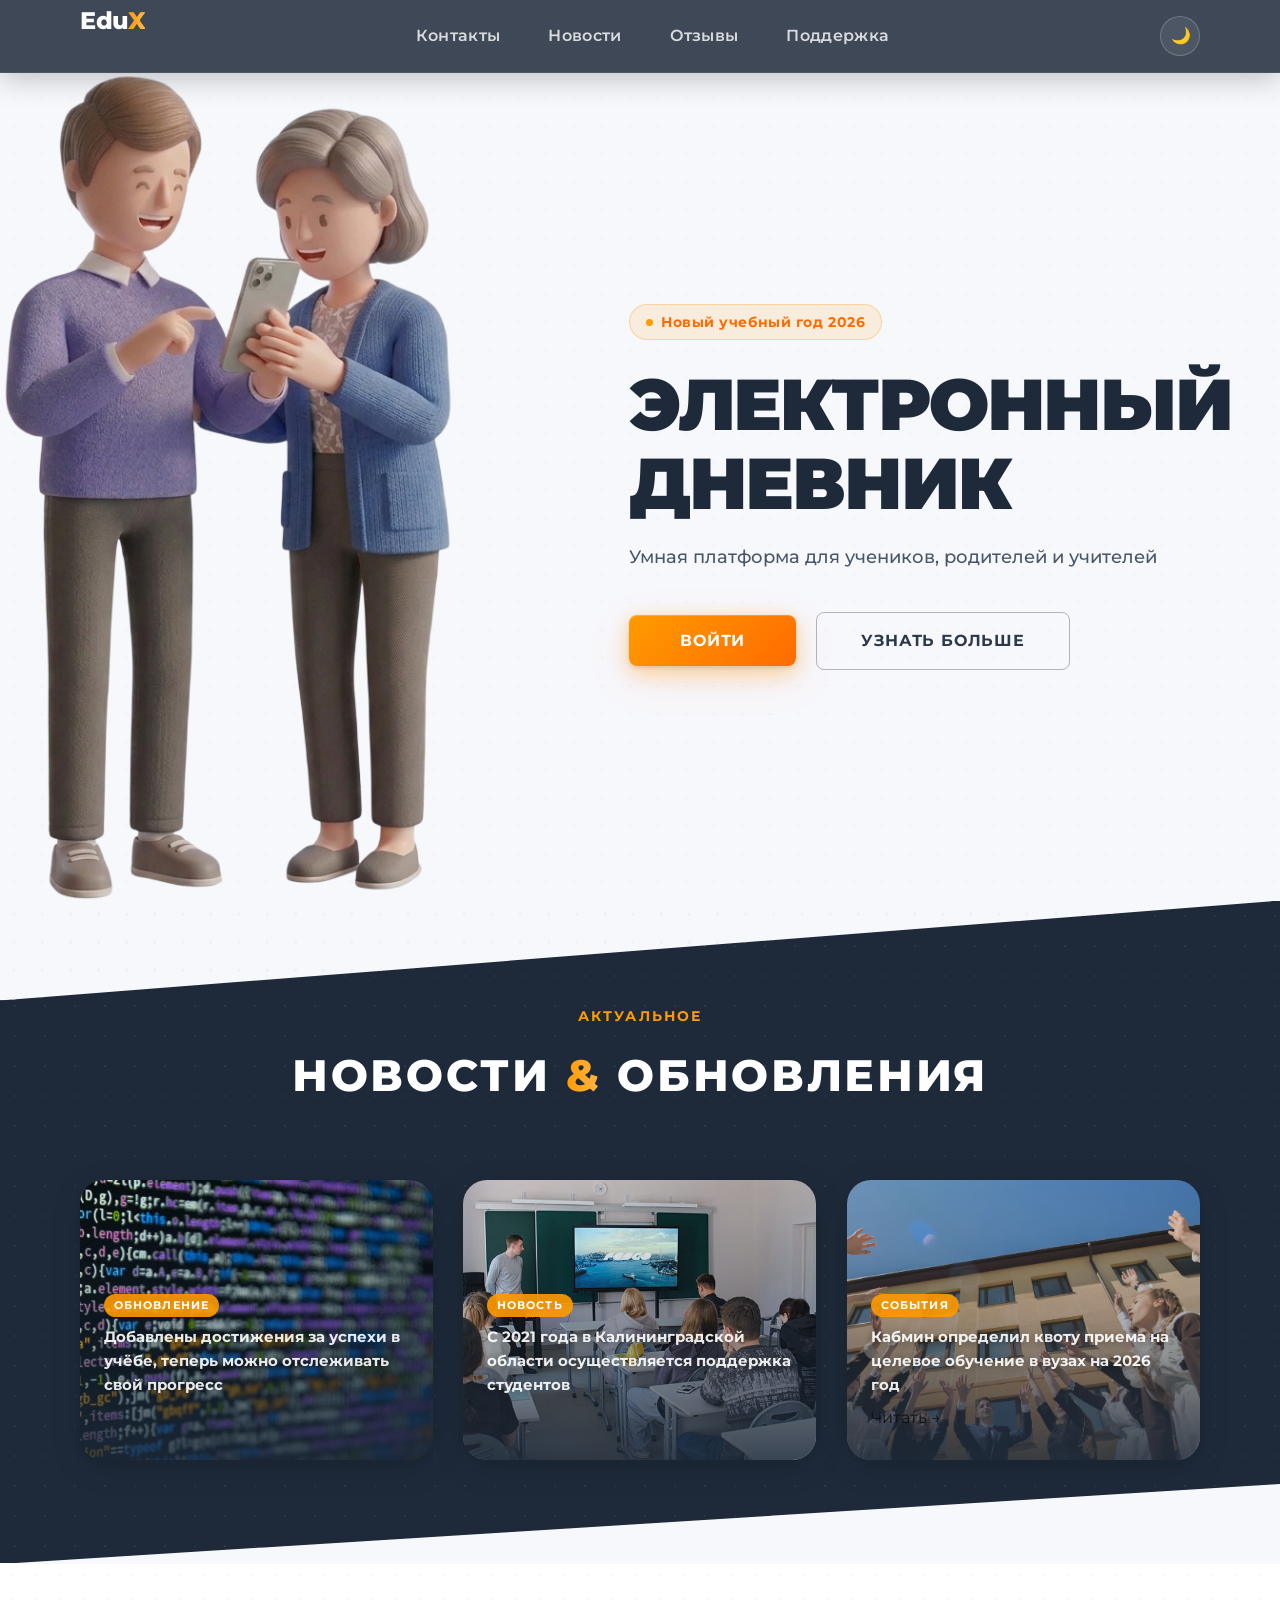
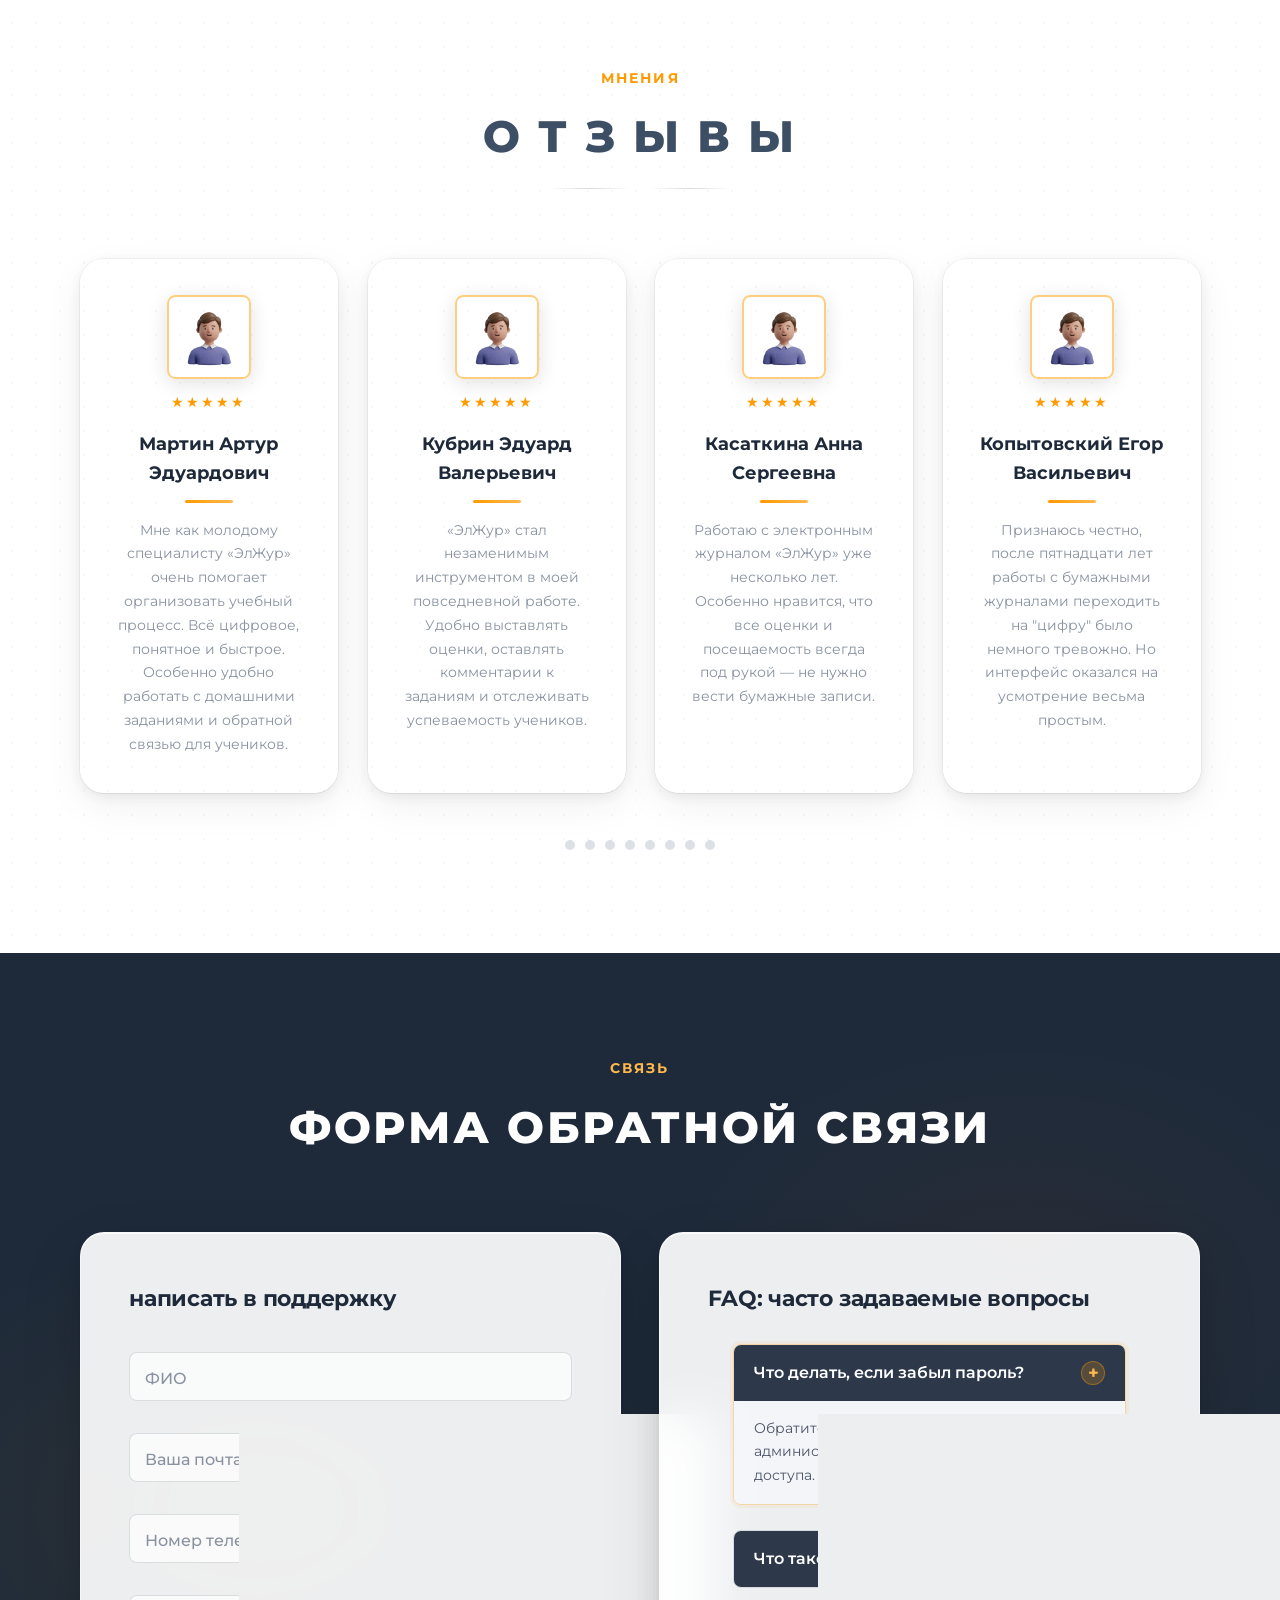
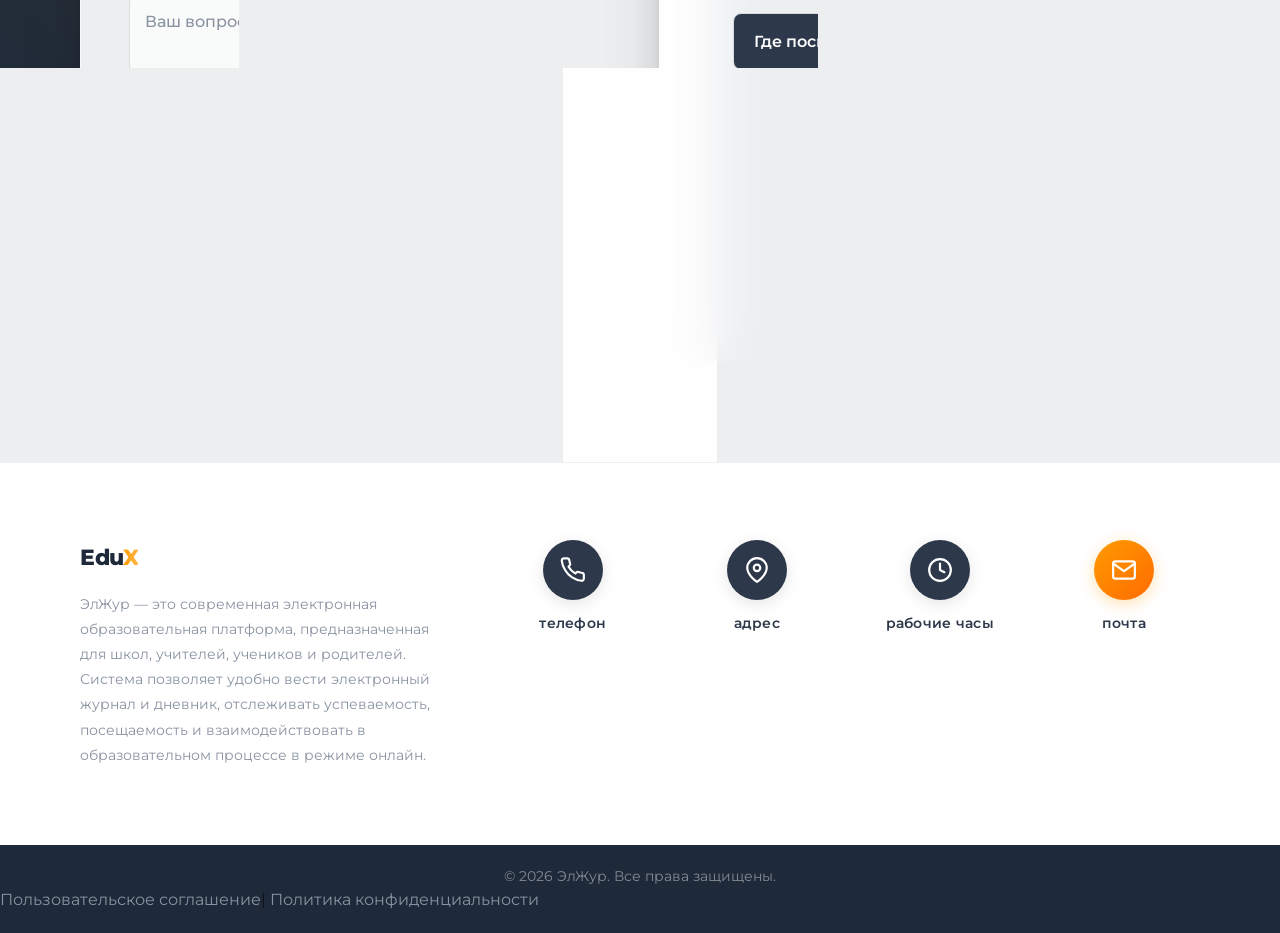
==== commit 8c0d042c: "Add a new version" ====
--- a/index.html
+++ b/index.html
@@ -21,27 +21,27 @@
         <div class="orb orb-3"></div>
     </div> -->
     <!-- шапка с глассморфизмом -->
-    <header class="header">
-        <div class="container">
-            <nav class="nav" aria-label="Основная навигация">
-                <a href="#" class="logo" aria-label="EduX - На главную">
-                    <span class="logo-text">Edu<span class="logo-accent">X</span></span>
+    <header class="edux_header">
+        <div class="edux_container">
+            <nav class="edux_nav" aria-label="Основная навигация">
+                <a href="#" class="edux_logo" aria-label="EduX - На главную">
+                    <span class="edux_logo-text">Edu<span class="edux_logo-accent">X</span></span>
                 </a>
                 
-                <ul class="nav-list">
-                    <li><a href="#contacts" class="nav-link">Контакты</a></li>
-                    <li><a href="#news" class="nav-link">Новости</a></li>
-                    <li><a href="#reviews" class="nav-link">Отзывы</a></li>
-                    <li><a href="#support" class="nav-link">Поддержка</a></li>
+                <ul class="edux_nav-list">
+                    <li><a href="#contacts" class="edux_nav-link">Контакты</a></li>
+                    <li><a href="#news" class="edux_nav-link">Новости</a></li>
+                    <li><a href="#reviews" class="edux_nav-link">Отзывы</a></li>
+                    <li><a href="#support" class="edux_nav-link">Поддержка</a></li>
                 </ul>
-				<button class="theme-toggle" id="themeToggle" aria-label="Переключить тему">🌙</button>
+				<button class="edux_theme-toggle" id="themeToggle" aria-label="Переключить тему">🌙</button>
             </nav>
         </div>
     </header>
 
     <main>
         <!-- герой первый экран -->
-        <section id="hero" class="hero">
+        <section id="hero" class="edux_hero">
             <!-- <img class="parent"  src="assets/images/parent.png" alt=""> -->
             <!-- плавающие декоративные шейпы -->
             <!-- <div class="hero-shapes" aria-hidden="true">
@@ -50,23 +50,23 @@
                 <div class="shape shape-dot-grid"></div>
             </div> -->
 
-                <div class="hero-content">
-                    <div class="hero-text">
-                        <div class="hero-badge">
-                            <span class="badge-dot"></span>
+                <div class="edux_hero-content">
+                    <div class="edux_hero-text">
+                        <div class="edux_hero-badge">
+                            <span class="edux_badge-dot"></span>
                             Новый учебный год 2026
                         </div>
-                        <h1 class="hero-title">
-                            <span class="hero-title-line">Электронный</span>
-                            <span class="hero-title-line hero-title-accent">дневник</span>
+                        <h1 class="edux_hero-title">
+                            <span class="edux_hero-title-line">Электронный</span>
+                            <span class="edux_hero-title-line hero-title-accent">дневник</span>
                         </h1>
-                        <p class="hero-subtitle">Умная платформа для учеников, родителей и учителей</p>
-                        <div class="hero-cta">
-                            <button id="openModal" class="btn btn-primary" aria-label="Войти в систему">
-                                <span class="btn-text">Войти</span>
-                                <span class="btn-glow"></span>
+                        <p class="edux_hero-subtitle">Умная платформа для учеников, родителей и учителей</p>
+                        <div class="edux_hero-cta">
+                            <button id="openModal" class="edux_btn edux_btn-primary" aria-label="Войти в систему">
+                                <span class="edux_btn-text">Войти</span>
+                                <span class="edux_btn-glow"></span>
                             </button>
-                            <a href="#news" class="btn btn-ghost">Узнать больше</a>
+                            <a href="#news" class="edux_btn edux_btn-ghost">Узнать больше</a>
                         </div>
                     </div>
                     
@@ -89,232 +89,232 @@
         </section>
         
         <!-- новости & обновления -->
-        <section class="news" id="news">
-            <div class="container">
-                <div class="section-header">
-                    <span class="section-tag">Актуальное</span>
-                    <h2 class="section-title">Новости <span class="title-gradient">&amp;</span> обновления</h2>
+        <section class="edux_news" id="news">
+            <div class="edux_container">
+                <div class="edux_section-header">
+                    <span class="edux_section-tag">Актуальное</span>
+                    <h2 class="edux_section-title">Новости <span class="edux_title-gradient">&amp;</span> обновления</h2>
                 </div>
                 
-                <div class="news-grid">
-                    <article class="news-card" style="--card-delay: 0.1s">
-                        <div class="news-card-image">
+                <div class="edux_news-grid">
+                    <article class="edux_news-card" style="--card-delay: 0.1s">
+                        <div class="edux_news-card-image">
                             <img src="assets/images/1-card.png" alt="">
-                            <div class="news-card-overlay"></div>
-                        </div>
-                        <div class="news-card-body">
-                            <span class="news-tag">Обновление</span>
-                            <h3 class="news-card-title">Добавлены достижения за успехи в учёбе, теперь можно отслеживать свой прогресс</h3>
-                            <a href="https://onlineschool-1.ru/blog/soft-skills/poleznye-privychki-kotorye-pomogut-dobitsya-uspeha-v-nbsp-uchebe/" class="news-read-more"" class="news-read-more">Читать →</a>
+                            <div class="edux_news-card-overlay"></div>
+                        </div>
+                        <div class="edux_news-card-body">
+                            <span class="edux_news-tag">Обновление</span>
+                            <h3 class="edux_news-card-title">Добавлены достижения за успехи в учёбе, теперь можно отслеживать свой прогресс</h3>
+                            <a href="https://onlineschool-1.ru/blog/soft-skills/poleznye-privychki-kotorye-pomogut-dobitsya-uspeha-v-nbsp-uchebe/" class="edux_news-read-more" class="edux_news-read-more">Читать →</a>
                         </div>
                         <!-- блик при наведении -->
-                        <div class="card-glare" aria-hidden="true"></div>
-                    </article>
-                    
-                    <article class="news-card" style="--card-delay: 0.25s">
-                        <div class="news-card-image">
+                        <div class="edux_card-glare" aria-hidden="true"></div>
+                    </article>
+                    
+                    <article class="edux_news-card" style="--card-delay: 0.25s">
+                        <div class="edux_news-card-image">
                             <img src="assets/images/2-card.png" alt="Новость 2">
-                            <div class="news-card-overlay"></div>
-                        </div>
-                        <div class="news-card-body">
-                            <span class="news-tag">Новость</span>
-                            <h3 class="news-card-title">С 2021 года в Калининградской области осуществляется поддержка студентов</h3>
-                            <a href="https://xn--80aabdc3aef1bhdbbd1amr9v.xn--p1ai/celevoe-obuchenie-2/" class="news-read-more"" class="news-read-more">Читать →</a>
-                        </div>
-                        <div class="card-glare" aria-hidden="true"></div>
-                    </article>
-                    
-                    <article class="news-card" style="--card-delay: 0.4s">
-                        <div class="news-card-image">
+                            <div class="edux_news-card-overlay"></div>
+                        </div>
+                        <div class="edux_news-card-body">
+                            <span class="edux_news-tag">Новость</span>
+                            <h3 class="edux_news-card-title">С 2021 года в Калининградской области осуществляется поддержка студентов</h3>
+                            <a href="https://xn--80aabdc3aef1bhdbbd1amr9v.xn--p1ai/celevoe-obuchenie-2/" class="edux_news-read-more" class="edux_news-read-more">Читать →</a>
+                        </div>
+                        <div class="edux_card-glare" aria-hidden="true"></div>
+                    </article>
+                    
+                    <article class="edux_news-card" style="--card-delay: 0.4s">
+                        <div class="edux_news-card-image">
                             <img src="assets/images/3-card.png" alt="Новость 3">
-                            <div class="news-card-overlay"></div>
-                        </div>
-                        <div class="news-card-body">
-                            <span class="news-tag">События</span>
-                            <h3 class="news-card-title">Кабмин определил квоту приема на целевое обучение в вузах на 2026 год</h3>
+                            <div class="edux_news-card-overlay"></div>
+                        </div>
+                        <div class="edux_news-card-body">
+                            <span class="edux_news-tag">События</span>
+                            <h3 class="edux_news-card-title">Кабмин определил квоту приема на целевое обучение в вузах на 2026 год</h3>
                             <a href="https://www.garant.ru/news/2064544/" class="news-read-more">Читать →</a>
                         </div>
-                        <div class="card-glare" aria-hidden="true"></div>
-                    </article>
-                </div>
-            </div>
-            <img class="reviews-man--1" src="assets/images/man2.png"  alt="">
+                        <div class="edux_card-glare" aria-hidden="true"></div>
+                    </article>
+                </div>
+            </div>
+            <img class="edux_reviews-man--1" src="assets/images/man2.png"  alt="">
         </section>
 
         <!-- отзывы пользователей -->
-        <section class="reviews" id="reviews">
-            <div class="reviews-bg-pattern" aria-hidden="true"></div>
-            <div class="container">
-                <div class="section-header">
-                    <span class="section-tag section-tag-dark">Мнения</span>
-                    <h2 class="section-title section-title-dark">О Т З Ы В Ы</h2>
-                    <div class="section-dividers" aria-hidden="true">
-                        <span class="section-divider"></span>
-                        <span class="section-divider"></span>
+        <section class="edux_reviews" id="reviews">
+            <div class="edux_reviews-bg-pattern" aria-hidden="true"></div>
+            <div class="edux_container">
+                <div class="edux_section-header">
+                    <span class="edux_section-tag section-tag-dark">Мнения</span>
+                    <h2 class="edux_section-title section-title-dark">О Т З Ы В Ы</h2>
+                    <div class="edux_section-dividers" aria-hidden="true">
+                        <span class="edux_section-divider"></span>
+                        <span class="edux_section-divider"></span>
                     </div>
                 </div>
                 
-                <div class="reviews-grid">
-                    <article class="review-card--1" style="--card-delay: 0.1s">
-                        <div class="review-card-top">
-                            <div class="review-avatar-wrap">
-                                <img src="assets/images/avatar.png" alt="Мартин Артур Эдуардович" class="review-avatar">
-                                <div class="avatar-ring"></div>
-                            </div>
-                            <div class="review-stars" aria-label="5 звёзд">★★★★★</div>
-                        </div>
-                        <h3 class="review-name">Мартин Артур Эдуардович</h3>
-                        <div class="review-divider"></div>
-                        <p class="review-text">Мне как молодому специалисту «ЭлЖур» очень помогает организовать учебный процесс. Всё цифровое, понятное и быстрое. Особенно удобно работать с домашними заданиями и обратной связью для учеников.</p>
-                        <div class="card-glare" aria-hidden="true"></div>
-                    </article>
-                    
-                    <article class="review-card--2" style="--card-delay: 0.25s">
-                        <div class="review-card-top">
-                            <div class="review-avatar-wrap">
-                                <img src="assets/images/avatar.png" alt="Кубрин Эдуард Валерьевич" class="review-avatar">
-                                <div class="avatar-ring"></div>
-                            </div>
-                            <div class="review-stars" aria-label="5 звёзд">★★★★★</div>
-                        </div>
-                        <h3 class="review-name">Кубрин Эдуард Валерьевич</h3>
-                        <div class="review-divider"></div>
-                        <p class="review-text">«ЭлЖур» стал незаменимым инструментом в моей повседневной работе. Удобно выставлять оценки, оставлять комментарии к заданиям и отслеживать успеваемость учеников.</p>
-                        <div class="card-glare" aria-hidden="true"></div>
-                    </article>
-                    
-                    <article class="review-card--3" style="--card-delay: 0.4s">
-                        <div class="review-card-top">
-                            <div class="review-avatar-wrap">
-                                <img src="assets/images/avatar.png" alt="Касаткина Анна Сергеевна" class="review-avatar">
-                                <div class="avatar-ring"></div>
-                            </div>
-                            <div class="review-stars" aria-label="5 звёзд">★★★★★</div>
-                        </div>
-                        <h3 class="review-name">Касаткина Анна Сергеевна</h3>
-                        <div class="review-divider"></div>
-                        <p class="review-text">Работаю с электронным журналом «ЭлЖур» уже несколько лет. Особенно нравится, что все оценки и посещаемость всегда под рукой — не нужно вести бумажные записи.</p>
-                        <div class="card-glare" aria-hidden="true"></div>
-                    </article>
-                    <article class="review-card--1" style="--card-delay: 0.1s">
-                        <div class="review-card-top">
-                            <div class="review-avatar-wrap">
-                                <img src="assets/images/avatar.png" alt="Мартин Артур Эдуардович" class="review-avatar">
-                                <div class="avatar-ring"></div>
-                            </div>
-                            <div class="review-stars" aria-label="5 звёзд">★★★★★</div>
-                        </div>
-                        <h3 class="review-name">Копытовский Егор Васильевич</h3>
-                        <div class="review-divider"></div>
-                        <p class="review-text">Признаюсь честно, после пятнадцати лет работы с бумажными журналами переходить на "цифру" было немного тревожно. Но интерфейс оказался на усмотрение весьма простым.</p>
-                        <div class="card-glare" aria-hidden="true"></div>
+                <div class="edux_reviews-grid">
+                    <article class="edux_review-card--1" style="--card-delay: 0.1s">
+                        <div class="edux_review-card-top">
+                            <div class="edux_review-avatar-wrap">
+                                <img src="assets/images/avatar.png" alt="Мартин Артур Эдуардович" class="edux_review-avatar">
+                                <div class="edux_avatar-ring"></div>
+                            </div>
+                            <div class="edux_review-stars" aria-label="5 звёзд">★★★★★</div>
+                        </div>
+                        <h3 class="edux_review-name">Мартин Артур Эдуардович</h3>
+                        <div class="edux_review-divider"></div>
+                        <p class="edux_review-text">Мне как молодому специалисту «ЭлЖур» очень помогает организовать учебный процесс. Всё цифровое, понятное и быстрое. Особенно удобно работать с домашними заданиями и обратной связью для учеников.</p>
+                        <div class="edux_card-glare" aria-hidden="true"></div>
+                    </article>
+                    
+                    <article class="edux_review-card--2" style="--card-delay: 0.25s">
+                        <div class="edux_review-card-top">
+                            <div class="edux_review-avatar-wrap">
+                                <img src="assets/images/avatar.png" alt="Кубрин Эдуард Валерьевич" class="edux_review-avatar">
+                                <div class="edux_avatar-ring"></div>
+                            </div>
+                            <div class="edux_review-stars" aria-label="5 звёзд">★★★★★</div>
+                        </div>
+                        <h3 class="edux_review-name">Кубрин Эдуард Валерьевич</h3>
+                        <div class="edux_review-divider"></div>
+                        <p class="edux_review-text">«ЭлЖур» стал незаменимым инструментом в моей повседневной работе. Удобно выставлять оценки, оставлять комментарии к заданиям и отслеживать успеваемость учеников.</p>
+                        <div class="edux_card-glare" aria-hidden="true"></div>
+                    </article>
+                    
+                    <article class="edux_review-card--3" style="--card-delay: 0.4s">
+                        <div class="edux_review-card-top">
+                            <div class="edux_review-avatar-wrap">
+                                <img src="assets/images/avatar.png" alt="Касаткина Анна Сергеевна" class="edux_review-avatar">
+                                <div class="edux_avatar-ring"></div>
+                            </div>
+                            <div class="edux_review-stars" aria-label="5 звёзд">★★★★★</div>
+                        </div>
+                        <h3 class="edux_review-name">Касаткина Анна Сергеевна</h3>
+                        <div class="edux_review-divider"></div>
+                        <p class="edux_review-text">Работаю с электронным журналом «ЭлЖур» уже несколько лет. Особенно нравится, что все оценки и посещаемость всегда под рукой — не нужно вести бумажные записи.</p>
+                        <div class="edux_card-glare" aria-hidden="true"></div>
+                    </article>
+                    <article class="edux_review-card--1" style="--card-delay: 0.1s">
+                        <div class="edux_review-card-top">
+                            <div class="edux_review-avatar-wrap">
+                                <img src="assets/images/avatar.png" alt="Мартин Артур Эдуардович" class="edux_review-avatar">
+                                <div class="edux_avatar-ring"></div>
+                            </div>
+                            <div class="edux_review-stars" aria-label="5 звёзд">★★★★★</div>
+                        </div>
+                        <h3 class="edux_review-name">Копытовский Егор Васильевич</h3>
+                        <div class="edux_review-divider"></div>
+                        <p class="edux_review-text">Признаюсь честно, после пятнадцати лет работы с бумажными журналами переходить на "цифру" было немного тревожно. Но интерфейс оказался на усмотрение весьма простым.</p>
+                        <div class="edux_card-glare" aria-hidden="true"></div>
                     </article>
                 </div>
                 
-                <div class="slider-dots" aria-hidden="true">
-                    <span class="dot"></span>
-                    <span class="dot"></span>
-                    <span class="dot"></span>
-                    <span class="dot"></span>
-                    <span class="dot"></span>
-                    <span class="dot"></span>
-                    <span class="dot"></span>
-                    <span class="dot dot-active"></span>
+                <div class="edux_slider-dots" aria-hidden="true">
+                    <span class="edux_dot"></span>
+                    <span class="edux_dot"></span>
+                    <span class="edux_dot"></span>
+                    <span class="edux_dot"></span>
+                    <span class="edux_dot"></span>
+                    <span class="edux_dot"></span>
+                    <span class="edux_dot"></span>
+                    <span class="edux_dot dot-active"></span>
                 </div>
             </div>
         </section>
         </div>
 
         <!-- форма обратной связи и FAQ -->
-        <section class="contact-section" id="support">
+        <section class="edux_contact-section" id="support">
             <!-- <img class="review-man" src="assets/images/review-man.png" alt=""> -->
-            <div class="contact-bg-mesh" aria-hidden="true"></div>
-            <div class="container">
-                <div class="section-header">
-                    <span class="section-tag">Связь</span>
-                    <h2 class="section-title section-title-light">Форма обратной связи</h2>
+            <div class="edux_contact-bg-mesh" aria-hidden="true"></div>
+            <div class="edux_container">
+                <div class="edux_section-header">
+                    <span class="edux_section-tag">Связь</span>
+                    <h2 class="edux_section-title edux_section-title-light">Форма обратной связи</h2>
                 </div>
                 
-                <div class="contact-grid">
+                <div class="edux_contact-grid">
                     <!-- форма для отправки вопросов -->
-                    <div class="contact-form-wrapper glass-card">
-                        <h3 class="contact-subtitle">написать в поддержку</h3>
-                        
-                        <form class="contact-form" action="#" method="post">
+                    <div class="edux_contact-form-wrapper edux_glass-card">
+                        <h3 class="edux_contact-subtitle">написать в поддержку</h3>
+                        
+                        <form class="edux_contact-form" action="#" method="post">
                             <!-- floating label inputs -->
-                            <div class="form-group floating">
-                                <input type="text" id="name" name="name" placeholder=" " required aria-required="true" class="form-input">
-                                <label for="name" class="form-label">ФИО</label>
-                                <span class="input-line"></span>
+                            <div class="edux_form-group floating">
+                                <input type="text" id="name" name="name" placeholder=" " required aria-required="true" class="edux_form-input">
+                                <label for="name" class="edux_form-label">ФИО</label>
+                                <span class="edux_input-line"></span>
                             </div>
                             
-                            <div class="form-group floating">
-                                <input type="email" id="email" name="email" placeholder=" " required aria-required="true" class="form-input">
-                                <label for="email" class="form-label">Ваша почта</label>
-                                <span class="input-line"></span>
+                            <div class="edux_form-group floating">
+                                <input type="email" id="email" name="email" placeholder=" " required aria-required="true" class="edux_form-input">
+                                <label for="email" class="edux_form-label">Ваша почта</label>
+                                <span class="edux_input-line"></span>
                             </div>
                             
-                            <div class="form-group floating">
-                                <input type="tel" id="phone" name="phone" placeholder=" " class="form-input">
-                                <label for="phone" class="form-label">Номер телефона (+7)</label>
-                                <span class="input-line"></span>
+                            <div class="edux_form-group floating">
+                                <input type="tel" id="phone" name="phone" placeholder=" " class="edux_form-input">
+                                <label for="phone" class="edux_form-label">Номер телефона (+7)</label>
+                                <span class="edux_input-line"></span>
                             </div>
                             
-                            <div class="form-group floating">
-                                <textarea id="message" name="message" placeholder=" " rows="4" required aria-required="true" class="form-textarea"></textarea>
-                                <label for="message" class="form-label">Ваш вопрос ?</label>
-                                <span class="input-line"></span>
+                            <div class="edux_form-group floating">
+                                <textarea id="message" name="message" placeholder=" " rows="4" required aria-required="true" class="edux_form-textarea"></textarea>
+                                <label for="message" class="edux_form-label">Ваш вопрос ?</label>
+                                <span class="edux_input-line"></span>
                             </div>
                             
-                            <button type="submit" class="btn btn-primary btn-full">
-                                <span class="btn-text">Отправить</span>
-                                <span class="btn-glow"></span>
+                            <button type="submit" class="edux_btn edux_btn-primary edux_btn-full">
+                                <span class="edux_btn-text">Отправить</span>
+                                <span class="edux_btn-glow"></span>
                             </button>
                         </form>
 
-                        <div class="card-accent-corner" aria-hidden="true"></div>
+                        <div class="edux_card-accent-corner" aria-hidden="true"></div>
                     </div>
                     
                     <!-- FAQ аккордеон -->
-                    <div class="faq-wrapper glass-card">
-                        <h3 class="contact-subtitle">FAQ: часто задаваемые вопросы</h3>
-                        
-                        <details class="faq-item" open>
-                            <summary class="faq-question">Что делать, если забыл пароль?</summary>
-                            <div class="faq-answer">
+                    <div class="edux_faq-wrapper edux_glass-card">
+                        <h3 class="edux_contact-subtitle">FAQ: часто задаваемые вопросы</h3>
+                        
+                        <details class="edux_faq-item" open>
+                            <summary class="edux_faq-question">Что делать, если забыл пароль?</summary>
+                            <div class="edux_faq-answer">
                                 <p>Обратитесь к классному руководителю или администратору школы для восстановления доступа.</p>
                             </div>
                         </details>
                         
-                        <details class="faq-item">
-                            <summary class="faq-question">Что такое ЭлЖур?</summary>
-                            <div class="faq-answer">
+                        <details class="edux_faq-item">
+                            <summary class="edux_faq-question">Что такое ЭлЖур?</summary>
+                            <div class="edux_faq-answer">
                                 <p>ЭлЖур — это электронный журнал и дневник, который позволяет отслеживать оценки, расписание и домашние задания онлайн.</p>
                             </div>
                         </details>
                         
-                        <details class="faq-item">
-                            <summary class="faq-question">Где посмотреть оценки?</summary>
-                            <div class="faq-answer">
+                        <details class="edux_faq-item">
+                            <summary class="edux_faq-question">Где посмотреть оценки?</summary>
+                            <div class="edux_faq-answer">
                                 <p>В разделе «Оценки» или «Дневник» после входа.</p>
                             </div>
                         </details>
                         
-                        <details class="faq-item">
-                            <summary class="faq-question">Можно ли следить за несколькими детьми?</summary>
-                            <div class="faq-answer">
+                        <details class="edux_faq-item">
+                            <summary class="edux_faq-question">Можно ли следить за несколькими детьми?</summary>
+                            <div class="edux_faq-answer">
                                 <p>Да, если у вас есть доступ к их аккаунтам.</p>
                             </div>
                         </details>
                         
-                        <details class="faq-item">
-                            <summary class="faq-question">Что делать, если сайт не открывается?</summary>
-                            <div class="faq-answer">
+                        <details class="edux_faq-item">
+                            <summary class="edux_faq-question">Что делать, если сайт не открывается?</summary>
+                            <div class="edux_faq-answer">
                                 <p>Проверьте интернет-соединение или попробуйте зайти позже.</p>
                             </div>
                         </details>
 
-                        <div class="card-accent-corner" aria-hidden="true"></div>
+                        <div class="edux_card-accent-corner" aria-hidden="true"></div>
                     </div>
                 </div>
             </div>
@@ -322,104 +322,107 @@
     </main>
 
     <!-- подвал -->
-    <footer class="footer" id="contacts">
-        <div class="footer-top">
-            <div class="container">
-                <div class="footer-content">
-                    <div class="footer-brand">
+    <footer class="edux_footer" id="contacts">
+        <div class="edux_footer-top">
+            <div class="edux_container">
+                <div class="edux_footer-content">
+                    <div class="edux_footer-brand">
                         <!-- фикс: лого в футере на белом фоне "Edu" должен быть тёмным -->
-                        <span class="footer-logo-text">
-                            <span class="footer-logo-edu">Edu</span><span class="logo-accent">X</span>
+                        <span class="edux_footer-logo-text">
+                            <span class="edux_footer-logo-edu">Edu</span><span class="edux_logo-accent">X</span>
                         </span>
-                        <p class="footer-description">ЭлЖур — это современная электронная образовательная платформа, предназначенная для школ, учителей, учеников и родителей. Система позволяет удобно вести электронный журнал и дневник, отслеживать успеваемость, посещаемость и взаимодействовать в образовательном процессе в режиме онлайн.</p>
-                    </div>
-                    
-                    <div class="footer-contacts">
+                        <p class="edux_footer-description">ЭлЖур — это современная электронная образовательная платформа, предназначенная для школ, учителей, учеников и родителей. Система позволяет удобно вести электронный журнал и дневник, отслеживать успеваемость, посещаемость и взаимодействовать в образовательном процессе в режиме онлайн.</p>
+                    </div>
+                    
+                    <div class="edux_footer-contacts">
                         <!-- телефон — инлайн SVG, никаких битых картинок -->
-                        <div class="footer-contact-item">
-                            <div class="footer-icon-wrap">
-                                <svg class="footer-svg-icon" aria-hidden="true" viewBox="0 0 24 24" fill="none" stroke="currentColor" stroke-width="2" stroke-linecap="round" stroke-linejoin="round">
+                        <div class="edux_footer-contact-item">
+                            <div class="edux_footer-icon-wrap">
+                                <svg class="edux_footer-svg-icon" aria-hidden="true" viewBox="0 0 24 24" fill="none" stroke="currentColor" stroke-width="2" stroke-linecap="round" stroke-linejoin="round">
                                     <path d="M22 16.92v3a2 2 0 0 1-2.18 2 19.79 19.79 0 0 1-8.63-3.07A19.5 19.5 0 0 1 4.69 12a19.79 19.79 0 0 1-3.07-8.67A2 2 0 0 1 3.6 1.27h3a2 2 0 0 1 2 1.72c.127.96.361 1.903.7 2.81a2 2 0 0 1-.45 2.11L7.91 8.91a16 16 0 0 0 6.29 6.29l.91-.91a2 2 0 0 1 2.11-.45c.907.339 1.85.573 2.81.7A2 2 0 0 1 22 16.92z"/>
                                 </svg>
                             </div>
-                            <p class="footer-contact-label">телефон</p>
+                            <p class="edux_footer-contact-label">телефон</p>
                         </div>
                         
                         <!-- адрес -->
-                        <div class="footer-contact-item">
-                            <div class="footer-icon-wrap">
-                                <svg class="footer-svg-icon" aria-hidden="true" viewBox="0 0 24 24" fill="none" stroke="currentColor" stroke-width="2" stroke-linecap="round" stroke-linejoin="round">
+                        <div class="edux_footer-contact-item">
+                            <div class="edux_footer-icon-wrap">
+                                <svg class="edux_footer-svg-icon" aria-hidden="true" viewBox="0 0 24 24" fill="none" stroke="currentColor" stroke-width="2" stroke-linecap="round" stroke-linejoin="round">
                                     <path d="M21 10c0 7-9 13-9 13s-9-6-9-13a9 9 0 0 1 18 0z"/>
                                     <circle cx="12" cy="10" r="3"/>
                                 </svg>
                             </div>
-                            <p class="footer-contact-label">адрес</p>
+                            <p class="edux_footer-contact-label">адрес</p>
                         </div>
                         
                         <!-- рабочие часы -->
-                        <div class="footer-contact-item">
-                            <div class="footer-icon-wrap">
-                                <svg class="footer-svg-icon" aria-hidden="true" viewBox="0 0 24 24" fill="none" stroke="currentColor" stroke-width="2" stroke-linecap="round" stroke-linejoin="round">
+                        <div class="edux_footer-contact-item">
+                            <div class="edux_footer-icon-wrap">
+                                <svg class="edux_footer-svg-icon" aria-hidden="true" viewBox="0 0 24 24" fill="none" stroke="currentColor" stroke-width="2" stroke-linecap="round" stroke-linejoin="round">
                                     <circle cx="12" cy="12" r="10"/>
                                     <polyline points="12 6 12 12 16 14"/>
                                 </svg>
                             </div>
-                            <p class="footer-contact-label">рабочие часы</p>
+                            <p class="edux_footer-contact-label">рабочие часы</p>
                         </div>
                         
                         <!-- почта — акцентная оранжевая -->
-                        <div class="footer-contact-item">
-                            <div class="footer-icon-wrap footer-icon-accent">
-                                <svg class="footer-svg-icon" aria-hidden="true" viewBox="0 0 24 24" fill="none" stroke="currentColor" stroke-width="2" stroke-linecap="round" stroke-linejoin="round">
+                        <div class="edux_footer-contact-item">
+                            <div class="edux_footer-icon-wrap edux_footer-icon-accent">
+                                <svg class="edux_footer-svg-icon" aria-hidden="true" viewBox="0 0 24 24" fill="none" stroke="currentColor" stroke-width="2" stroke-linecap="round" stroke-linejoin="round">
                                     <path d="M4 4h16c1.1 0 2 .9 2 2v12c0 1.1-.9 2-2 2H4c-1.1 0-2-.9-2-2V6c0-1.1.9-2 2-2z"/>
                                     <polyline points="22,6 12,13 2,6"/>
                                 </svg>
                             </div>
-                            <p class="footer-contact-label">почта</p>
+                            <p class="edux_footer-contact-label">почта</p>
                         </div>
                     </div>
                 </div>
             </div>
         </div>
         
-        <div class="footer-bottom">
-            <div class="container-bot">
-                <p class="footer-copyright">© 2026 ЭлЖур. Все права защищены.</p>
-                    <a class="footer-copyright--readme" href="#">Пользовательское соглашение</a>|
-                    <a class="footer-copyright--readme" href="#">Политика конфиденциальности</a>
+        <div class="edux_footer-bottom">
+            <div class="edux_container-bot">
+                <p class="edux_footer-copyright">© 2026 ЭлЖур. Все права защищены.</p>
+                    <a class="edux_footer-copyright--readme" href="#">Пользовательское соглашение</a>|
+                    <a class="edux_footer-copyright--readme" href="#">Политика конфиденциальности</a>
             </div>
         </div>
     </footer>
     <!-- AUTH MODAL -->
-    <div class="auth-overlay" id="modal" aria-modal="true" role="dialog" aria-labelledby="authTitle">
-        <div class="auth-modal">
-            <button class="auth-close" id="closeModal" aria-label="Закрыть">
+    <div class="edux_auth-overlay" id="modal" aria-modal="true" role="dialog" aria-labelledby="authTitle">
+        <div class="edux_auth-modal">
+            <button class="edux_auth-close" id="closeModal" aria-label="Закрыть">
                 <svg viewBox="0 0 24 24" fill="none" stroke="currentColor" stroke-width="2.5" stroke-linecap="round"><line x1="18" y1="6" x2="6" y2="18"/><line x1="6" y1="6" x2="18" y2="18"/></svg>
             </button>
             <!-- ВХОД -->
-            <div class="auth-panel auth-panel--active" id="panelLogin">
-                <div class="auth-logo">Edu<span>X</span></div>
-                <p class="auth-sub">Добро пожаловать обратно</p>
-
-                <div class="auth-field">
+            <div class="edux_auth-panel edux_auth-panel--active" id="panelLogin">
+                <div class="edux_auth-logo">Edu<span>X</span></div>
+                <p class="edux_auth-sub">Добро пожаловать обратно</p>
+
+                <div class="edux_auth-field">
                     <input type="text" id="loginUser" placeholder=" " autocomplete="username">
                     <label for="loginUser">Логин</label>
                 </div>
-                <div class="auth-field">
+                <div class="edux_auth-field">
                     <input type="password" id="loginPass" placeholder=" " autocomplete="current-password">
                     <label for="loginPass">Пароль</label>
                 </div>
 
-                <a href="#" class="auth-forgot" id="forgotBtn">Забыли пароль?</a>
-
-                <div id="forgotMsg" class="auth-msg">
+                <a href="#" class="edux_auth-forgot" id="forgotBtn">Забыли пароль?</a>
+
+                <div id="forgotMsg" class="edux_auth-msg">
                     🔒 Обратитесь к системному администратору или к преподавателю для восстановления доступа.
                 </div>
 
-                <button class="auth-submit btn btn-primary">
-                    <span class="btn-text">Войти</span>
-                    <span class="btn-glow"></span>
+                <button type="button" id="loginSubmit" class="edux_auth-submit edux_btn edux_btn-primary">
+                    <span class="edux_btn-text">Войти</span>
+                    <span class="edux_btn-glow"></span>
                 </button>
+                <div id="authError" class="edux_auth-error" style="display:none;">
+                    Неверный логин или пароль
+                </div>
             </div>
         </div>
     </div>
--- a/css/style.css
+++ b/css/style.css
@@ -77,38 +77,38 @@
 }
 
 /* явно фиксируем цвета hero в тёмной теме */
-[data-theme="dark"] .hero-title {
+[data-theme="dark"] .edux_hero-title {
     color: #FFFFFF;
 }
 
-[data-theme="dark"] .hero-subtitle {
+[data-theme="dark"] .edux_hero-subtitle {
     color: rgba(255, 255, 255, 0.65);
 }
 
-[data-theme="dark"] .hero-badge {
+[data-theme="dark"] .edux_hero-badge {
     color: var(--color-accent-2);
     background: rgba(255, 155, 0, 0.15);
     border-color: rgba(255, 155, 0, 0.35);
 }
 
-[data-theme="dark"] .btn-ghost {
+[data-theme="dark"] .edux_btn-ghost {
     color: rgba(255, 255, 255, 0.85);
     border-color: rgba(255, 255, 255, 0.25);
 }
 
-[data-theme="dark"] .btn-ghost:hover {
+[data-theme="dark"] .edux_btn-ghost:hover {
     background: rgba(255, 255, 255, 0.1);
     color: #FFFFFF;
 }
 
 /* хедер в тёмной теме */
-[data-theme="dark"] .header {
+[data-theme="dark"] .edux_header {
     background: rgba(13, 17, 23, 0.92);
     border-bottom-color: rgba(255, 255, 255, 0.06);
 }
 
 /* hero в тёмной теме */
-[data-theme="dark"] .hero {
+[data-theme="dark"] .edux_hero {
     background-image: url('../assets/images/parent.png'), linear-gradient(135deg, #0D1117 0%, #111827 40%, #0D1117 100%);
     background-repeat: no-repeat;
     background-position: top left;
@@ -116,80 +116,95 @@
 }
 
 /* секция новостей */
-[data-theme="dark"] .news::before {
+[data-theme="dark"] .edux_news::before {
     background-color: #0D1117;
     background-image: radial-gradient(rgba(255,255,255,0.03) 1.5px, transparent 1.5px);
 }
-[data-theme="dark"] .news::after {
+[data-theme="dark"] .edux_news::after {
     background-color: #0D1117;
 }
 
 /* секция отзывов */
-[data-theme="dark"] .reviews {
+[data-theme="dark"] .edux_reviews {
     background-color: #161B22;
 }
-[data-theme="dark"] .reviews-bg-pattern {
+[data-theme="dark"] .edux_reviews-bg-pattern {
     background-image: radial-gradient(rgba(255,255,255,0.04) 1.5px, transparent 1.5px);
 }
-[data-theme="dark"] .review-card--1,
-[data-theme="dark"] .review-card--2,
-[data-theme="dark"] .review-card--3 {
+[data-theme="dark"] .edux_review-card--1,
+[data-theme="dark"] .edux_review-card--2,
+[data-theme="dark"] .edux_review-card--3 {
     background: #1C2530;
     box-shadow: 0 4px 16px rgba(0,0,0,0.3), 0 0 0 1px rgba(255,255,255,0.06);
 }
 
     /* Полный фикс для FAQ в тёмной теме */
-[data-theme="dark"] .faq-question {
+[data-theme="dark"] .edux_faq-question {
     background: rgba(255, 255, 255, 0.05); /* темный, слегка прозрачный фон вопроса */
-    color: #E2E8F0; /* Хорошо читаемый светлый текст заголовка */
-}
-
-[data-theme="dark"] .faq-question:hover {
+    color: #E2E8F0; /* хорошо читаемый светлый текст заголовка */
+}
+
+[data-theme="dark"] .edux_faq-question:hover {
     background: rgba(255, 255, 255, 0.09); /* легкое подсвечивание при наведении */
 }
 
-[data-theme="dark"] .faq-answer {
+[data-theme="dark"] .edux_faq-answer {
     background: rgba(0, 0, 0, 0.2); /* темный фон для раскрывающегося ответа */
 }
 
-[data-theme="dark"] .faq-answer p {
+[data-theme="dark"] .edux_faq-answer p {
     color: rgba(255, 255, 255, 0.75); /* светлый текст ответа */
 }
 
-[data-theme="dark"] .faq-item {
+[data-theme="dark"] .edux_faq-item {
     border-color: rgba(255, 255, 255, 0.08); /* приглушенная граница вокруг блоков */
 }
+[data-theme="dark"] .edux_footer-bottom {
+    background: #0D1117; /* Фиксируем правильный тёмный фон */
+    color: rgba(255, 255, 255, 0.5); /* Задаем цвет для разделителя "|" */
+}
+
+[data-theme="dark"] .edux_footer-copyright,
+[data-theme="dark"] .edux_footer-copyright--readme {
+    color: rgba(255, 255, 255, 0.5); /* Делаем текст светлым и читаемым */
+    transition: color var(--t-fast);
+}
+
+/* эффект свечения при наведении на ссылки в подвале */
+[data-theme="dark"] .edux_footer-copyright--readme:hover {
+    color: var(--color-accent); /* при наведении будут красиво подсвечиваться оранжевым */
+}
 
 
 /* glass-card (форма + FAQ) */
-[data-theme="dark"] .glass-card {
+[data-theme="dark"] .edux_glass-card {
     background: rgba(22, 27, 34, 0.97);
     border-color: rgba(255, 255, 255, 0.08);
 }
-[data-theme="dark"] .contact-subtitle {
+[data-theme="dark"] .edux_contact-subtitle {
     color: var(--color-gray-dark);
 }
-[data-theme="dark"] .form-input,
-[data-theme="dark"] .form-textarea {
+[data-theme="dark"] .edux_form-input,
+[data-theme="dark"] .edux_form-textarea {
     background: rgba(255, 255, 255, 0.05);
     border-color: rgba(255, 255, 255, 0.1);
     color: #E2E8F0;
 }
-[data-theme="dark"] .form-input:focus,
-[data-theme="dark"] .form-textarea:focus {
+[data-theme="dark"] .edux_form-input:focus,
+[data-theme="dark"] .edux_form-textarea:focus {
     background: rgba(255, 255, 255, 0.08);
 }
 
 /* footer */
-[data-theme="dark"] .footer-top {
+[data-theme="dark"] .edux_footer-top {
     background: #161B22;
     border-top-color: rgba(255,255,255,0.06);
 }
-[data-theme="dark"] .footer-logo-edu {
+[data-theme="dark"] .edux_footer-logo-edu {
     color: #E2E8F0;
     -webkit-text-fill-color: #E2E8F0;
 }
-[data-theme="dark"] .footer-contact-label {
+[data-theme="dark"] .edux_footer-contact-label {
     color: #A0AEC0;
 }
 
@@ -201,7 +216,7 @@
 }
 
 /* кнопка переключения темы */
-.theme-toggle {
+.edux_theme-toggle {
     width: 40px;
     height: 40px;
     border-radius: 50%;
@@ -222,7 +237,7 @@
     padding: 0;              /* обнуляем случайные браузерные отступы */
     padding-left: 1px;       /* толкаем эмодзи чуть вправо для идеального центра */
 }
-.theme-toggle:hover {
+.edux_theme-toggle:hover {
     background: rgba(255, 155, 0, 0.15);
     border-color: rgba(255, 155, 0, 0.4);
     transform: rotate(20deg) scale(1.1);
@@ -248,13 +263,13 @@
 }
 
 /* фикс лого в футере: "Edu" на белом фоне должен быть тёмным, а не белым */
-.footer-logo-edu {
+.edux_footer-logo-edu {
     color: var(--color-dark);
     -webkit-text-fill-color: var(--color-dark);
 }
 
 /* svg-иконки в футере вместо img */
-.footer-svg-icon {
+.edux_footer-svg-icon {
     width: 26px;
     height: 26px;
     color: var(--color-white);
@@ -263,15 +278,15 @@
 }
 
 /* активный nav-линк при скролле к секции */
-.nav-link--active {
+.edux_nav-link--active {
     color: var(--color-white) !important;
 }
-.nav-link--active::after {
+.edux_nav-link--active::after {
     width: 100% !important;
 }
 
 /* ripple волна на кнопках при клике */
-.btn-ripple {
+.edux_btn-ripple {
     position: absolute;
     width: 6px;
     height: 6px;
@@ -290,32 +305,32 @@
 }
 
 /* анимации in-view элементы появляются когда входят во вьюпорт */
-.news-card,
-.review-card,
-.glass-card,
-.footer-contact-item {
+.edux_news-card,
+.edux_review-card,
+.edux_glass-card,
+.edux_footer-contact-item {
     opacity: 0;
     transform: translateY(30px);
     transition: opacity 0.6s var(--t-ease), transform 0.6s var(--t-ease);
     transition-delay: var(--card-delay, 0s);
 }
 
-.news-card.in-view,
-.review-card.in-view,
-.glass-card.in-view,
-.footer-contact-item.in-view {
+.edux_news-card.in-view,
+.edux_review-card.in-view,
+.edux_glass-card.in-view,
+.edux_footer-contact-item.in-view {
     opacity: 1;
     transform: translateY(0);
     animation: none; /* отключаем keyframe анимацию когда уже in-view */
 }
 
-.section-header {
+.edux_section-header {
     opacity: 0;
     transform: translateY(24px);
     transition: opacity 0.7s var(--t-ease), transform 0.7s var(--t-ease);
 }
 
-.section-header.in-view {
+.edux_section-header.in-view {
     opacity: 1;
     transform: translateY(0);
 }
@@ -359,7 +374,7 @@
     list-style: none;
 }
 
-.visually-hidden {
+.edux_visually-hidden {
     position: absolute;
     width: 1px;
     height: 1px;
@@ -370,18 +385,18 @@
     border: 0;
 }
 
-.container {
+.edux_container {
     max-width: 1200px;
     margin: 0 auto;
     padding: 0 clamp(16px, 4vw, 40px);
 }
-.container-bot{
+.edux_container-bot{
     justify-self: center;
 }
 
 /*  ДЕКОРАТИВНЫЕ ФОНОВЫЕ СФЕРЫ без этого сайт выглядит как сделанный в 2015 */
 
-.bg-orbs {
+.edux_bg-orbs {
     position: fixed;
     inset: 0;
     z-index: -1;
@@ -389,7 +404,7 @@
     overflow: hidden;
 }
 
-.orb {
+.edux_orb {
     position: absolute;
     border-radius: 50%;
     filter: blur(80px);
@@ -397,7 +412,7 @@
     animation: orbFloat 12s ease-in-out infinite alternate;
 }
 
-.orb-1 {
+.edux_orb-1 {
     width: 500px;
     height: 500px;
     background: radial-gradient(circle, rgba(255,155,0,0.25) 0%, transparent 70%);
@@ -406,7 +421,7 @@
     animation-duration: 14s;
 }
 
-.orb-2 {
+.edux_orb-2 {
     width: 400px;
     height: 400px;
     background: radial-gradient(circle, rgba(30,42,58,0.5) 0%, transparent 70%);
@@ -416,7 +431,7 @@
     animation-delay: -5s;
 }
 
-.orb-3 {
+.edux_orb-3 {
     width: 300px;
     height: 300px;
     background: radial-gradient(circle, rgba(255,107,0,0.15) 0%, transparent 70%);
@@ -514,7 +529,7 @@
 
 /*  HEADER с глассморфизмом */
 
-.header {
+.edux_header {
     position: sticky;
     top: 0;
     z-index: 1000;
@@ -530,7 +545,7 @@
     animation: fadeInDown 0.7s var(--t-ease) both;
 }
 
-.nav {
+.edux_nav {
     display: flex;
     justify-content: space-between;
     align-items: center;
@@ -538,27 +553,27 @@
 }
 
 /* лого */
-.logo {
+.edux_logo {
     display: flex;
     align-items: center;
     gap: 8px;
 }
 
-.logo-text,
-.footer-logo-text {
+.edux_logo-text,
+.edux_footer-logo-text {
     font-family: var(--font-main);
     font-weight: 800;
     font-size: 1.5rem;
-    color: var(--color-white);
+    color: #FFFFFF;
     letter-spacing: -0.5px;
     transition: transform var(--t-mid) var(--t-spring);
 }
 
-.logo-text:hover {
+.edux_logo-text:hover {
     transform: scale(1.05);
 }
 
-.logo-accent {
+.edux_logo-accent {
     color: var(--color-accent);
     /* переливающийся цвет на лого */
     background: linear-gradient(90deg, var(--color-accent), var(--color-accent-2), var(--color-accent-3), var(--color-accent));
@@ -569,13 +584,13 @@
     animation: gradientShift 3s ease infinite;
 }
 
-.nav-list {
+.edux_nav-list {
     display: flex;
     align-items: center;
     gap: clamp(20px, 4vw, 48px);
 }
 
-.nav-link {
+.edux_nav-link {
     font-family: var(--font-main);
     font-weight: 600;
     font-size: var(--text-sm);
@@ -585,7 +600,7 @@
     transition: color var(--t-fast) var(--t-ease);
 }
 
-.nav-link::after {
+.edux_nav-link::after {
     content: '';
     position: absolute;
     bottom: -4px;
@@ -597,15 +612,15 @@
     transition: width var(--t-mid) var(--t-spring);
 }
 
-.nav-link:hover {
+.edux_nav-link:hover {
     color: var(--color-white);
 }
 
-.nav-link:hover::after {
+.edux_nav-link:hover::after {
     width: 100%;
 }
 
-.nav-link:focus-visible {
+.edux_nav-link:focus-visible {
     outline: 2px solid var(--color-accent);
     outline-offset: 4px;
     border-radius: var(--r-sm);
@@ -613,7 +628,7 @@
 
 /*  HERO ПЕРВЫЙ ЭКРАН */
 
-.hero {
+.edux_hero {
     min-height: calc(100vh - 72px);
     display: flex;
     align-items: center;
@@ -634,19 +649,19 @@
 }
 
 /* декоративные геометрические шейпы левитируют вечно */
-.hero-shapes {
+.edux_hero-shapes {
     position: absolute;
     inset: 0;
     pointer-events: none;
     overflow: hidden;
 }
 
-.shape {
+.edux_shape {
     position: absolute;
     border-radius: 50%;
 }
 
-.shape-circle {
+.edux_shape-circle {
     width: 420px;
     height: 420px;
     right: -100px;
@@ -655,7 +670,7 @@
     animation: float 10s ease-in-out infinite;
 }
 
-.hero-content {
+.edux_hero-content {
     display: flex;
     align-items: center;
     justify-content:center;
@@ -663,12 +678,12 @@
     padding-right: 3rem;
 }
 
-.hero-text {
+.edux_hero-text {
     animation: fadeInUp 0.8s var(--t-ease) 0.1s both;
 }
 
 /* бейджик "новый учебный год" */
-.hero-badge {
+.edux_hero-badge {
     display: inline-flex;
     align-items: center;
     gap: 8px;
@@ -684,7 +699,7 @@
     animation: scaleIn 0.5s var(--t-spring) 0.2s both;
 }
 
-.badge-dot {
+.edux_badge-dot {
     width: 7px;
     height: 7px;
     background: var(--color-accent);
@@ -692,7 +707,7 @@
     animation: blink 1.8s ease infinite;
 }
 
-.hero-title {
+.edux_hero-title {
     font-size: var(--text-hero);
     font-weight: 900;
     text-transform: uppercase;
@@ -702,16 +717,16 @@
     color: var(--color-dark);
 }
 
-.hero-title-line {
+.edux_hero-title-line {
     display: block;
     animation: fadeInUp 0.7s var(--t-ease) both;
 }
 
-.hero-title-line:nth-child(1) { animation-delay: 0.3s; }
-.hero-title-line:nth-child(2) { animation-delay: 0.45s; }
+.edux_hero-title-line:nth-child(1) { animation-delay: 0.3s; }
+.edux_hero-title-line:nth-child(2) { animation-delay: 0.45s; }
 
 /* акцентная строка заголовка с переливом */
-.hero-title-accent {
+.edux_hero-title-accent {
     background: linear-gradient(90deg, var(--color-accent-3), var(--color-accent), var(--color-accent-2), var(--color-accent));
     background-size: 300% 300%;
     -webkit-background-clip: text;
@@ -720,7 +735,7 @@
     animation: gradientShift 4s ease infinite, fadeInUp 0.7s var(--t-ease) 0.45s both;
 }
 
-.hero-subtitle {
+.edux_hero-subtitle {
     font-size: var(--text-md);
     color: var(--color-gray-dark);
     margin-bottom: 40px;
@@ -728,16 +743,18 @@
     animation: fadeInUp 0.7s var(--t-ease) 0.6s both;
 }
 
-.hero-cta {
+.edux_hero-cta {
     display: flex;
     align-items: center;
     gap: 20px;
     flex-wrap: wrap;
-    animation: fadeInUp 0.7s var(--t-ease) 0.75s both;
+    animation: fadeInUp 0.5s var(--t-ease) 0.3s both;
+    will-change: transform, opacity; 
+    transform: translateZ(0);
 }
 
 /* правая часть hero — картинка с кольцом и статами */
-.hero-image-wrap {
+.edux_hero-image-wrap {
     position: relative;
     display: flex;
     justify-content: center;
@@ -746,7 +763,7 @@
 }
 
 /* декоративное кольцо вокруг картинки */
-.hero-image-ring {
+.edux_hero-image-ring {
     position: absolute;
     width: 90%;
     height: 90%;
@@ -755,7 +772,7 @@
     animation: float 10s ease-in-out infinite;
 }
 
-.hero-image {
+.edux_hero-image {
     position: relative;
     width: 100%;
     border-radius: var(--r-xl);
@@ -765,7 +782,7 @@
     box-shadow: var(--shadow-xl);
 }
 
-.hero-image img {
+.edux_hero-image img {
     width: 100%;
     height: 100%;
     object-fit: cover;
@@ -773,7 +790,7 @@
     transition: transform var(--t-slow) var(--t-ease);
 }
 
-.hero-image:hover img {
+.edux_hero-image:hover img {
     transform: scale(1.03);
 }
 
@@ -821,7 +838,7 @@
 
 /*  КНОПКИ их вылизывал долго, теперь как магнит */
 
-.btn {
+.edux_btn {
     position: relative;
     display: inline-flex;
     align-items: center;
@@ -845,7 +862,7 @@
 }
 
 /* основная кнопка */
-.btn-primary {
+.edux_btn-primary {
     background: linear-gradient(135deg, var(--color-accent) 0%, var(--color-accent-3) 100%);
     color: var(--color-white);
     /* тени в 4 слоя чтобы был эффект левитации, а не плоский 💩 */
@@ -856,7 +873,7 @@
         inset 0 1px 0 rgba(255,255,255,0.2);
 }
 
-.btn-primary:hover {
+.edux_btn-primary:hover {
     transform: translateY(-3px) scale(1.02);
     box-shadow:
         0 4px 8px rgba(0,0,0,0.12),
@@ -865,19 +882,19 @@
         inset 0 1px 0 rgba(255,255,255,0.25);
 }
 
-.btn-primary:active {
+.edux_btn-primary:active {
     transform: translateY(-1px) scale(0.98);
 }
 
 /* эффект пульсации — кнопка дышит */
-.btn-primary:focus-visible {
+.edux_btn-primary:focus-visible {
     animation: pulse 1.5s ease infinite;
     outline: 3px solid var(--color-accent-2);
     outline-offset: 4px;
 }
 
 /* свечение блик при наведении поверх кнопки */
-.btn-glow {
+.edux_btn-glow {
     position: absolute;
     inset: 0;
     background: radial-gradient(circle at 50% 0%, rgba(255,255,255,0.3) 0%, transparent 70%);
@@ -885,19 +902,20 @@
     transition: opacity var(--t-mid) var(--t-ease);
 }
 
-.btn-primary:hover .btn-glow {
+.edux_btn-primary:hover .btn-glow {
     opacity: 1;
 }
 
 /* кнопка призрак */
-.btn-ghost {
+.edux_btn-ghost {
     background: transparent;
     color: var(--color-dark-2);
     border: 1.5px solid rgba(45, 57, 75, 0.35);
     padding: clamp(11px, 2vw, 15px) clamp(24px, 3.5vw, 44px);
-}
-
-.btn-ghost:hover {
+    transform: translateZ(0);
+}
+
+.edux_btn-ghost:hover {
     background: var(--color-dark-2);
     color: var(--color-white);
     border-color: var(--color-dark-2);
@@ -906,18 +924,18 @@
 }
 
 /* растянуть кнопку на всю ширину */
-.btn-full {
+.edux_btn-full {
     width: 100%;
 }
 
 /* ЗАГОЛОВКИ СЕКЦИЙ */
 
-.section-header {
+.edux_section-header {
     text-align: center;
     margin-bottom: clamp(40px, 6vw, 70px);
 }
 
-.section-tag {
+.edux_section-tag {
     display: inline-block;
     font-size: var(--text-xs);
     font-weight: 700;
@@ -929,32 +947,32 @@
     animation: scaleIn 0.5s var(--t-spring) 0.1s forwards;
 }
 
-.section-tag-dark {
+.edux_section-tag-dark {
     color: var(--color-dark-2);
 }
 
-.in-view .section-tag {
+.edux_in-view .edux_section-tag {
     animation: scaleIn 0.5s var(--t-spring) forwards;
 }
 
-.section-title {
+.edux_section-title {
     font-size: var(--text-2xl);
     font-weight: 800;
     letter-spacing: 0.06em;
     text-transform: uppercase;
-    color: var(--color-dark);
-}
-
-.section-title-dark {
-    color: var(--color-black);
-}
-
-.section-title-light {
+    color: var(--color-dark-3);
+}
+
+.edux_section-title-dark {
+    color: var(--color-dark-2);
+}
+
+.edux_section-title-light {
     color: var(--color-white);
 }
 
 /* акцентный символ в заголовке */
-.title-gradient {
+.edux_title-gradient {
     background: linear-gradient(90deg, var(--color-accent), var(--color-accent-2));
     -webkit-background-clip: text;
     -webkit-text-fill-color: transparent;
@@ -962,7 +980,7 @@
 }
 
 /* декоративные линии по бокам заголовка для секции отзывов */
-.section-dividers {
+.edux_section-dividers {
     display: flex;
     align-items: center;
     justify-content: center;
@@ -970,7 +988,7 @@
     margin-top: 16px;
 }
 
-.section-divider {
+.edux_section-divider {
     display: block;
     width: 80px;
     height: 1px;
@@ -979,7 +997,7 @@
 
 /*  НОВОСТИ & ОБНОВЛЕНИЯ */
 
-.news {
+.edux_news {
     background-color: var(--color-dark);
     padding: clamp(60px, 8vw, 120px) 0;
     position: relative;
@@ -995,7 +1013,7 @@
 }
 
 /* диагональный разделитель вверху */
-.news::before {
+.edux_news::before {
     content: '';
     position: absolute;
     top: -1px;
@@ -1013,7 +1031,7 @@
     transform-origin: top left;
 }
 
-.news::after{
+.edux_news::after{
     content: '';
     position: absolute;
     bottom:-1px;
@@ -1030,18 +1048,18 @@
 }
 
 
-.news .section-title {
+.edux_news .edux_section-title {
     color: var(--color-white);
 }
 
-.news-grid {
+.edux_news-grid {
     display: grid;
     grid-template-columns: repeat(3, 1fr);
     gap: clamp(16px, 2.5vw, 30px);
 }
 
 /* карточка новости — вылизана до блеска */
-.news-card {
+.edux_news-card {
     position: relative;
     border-radius: var(--r-lg);
     overflow: hidden;
@@ -1056,18 +1074,18 @@
     animation: fadeInUp 0.7s var(--t-ease) var(--card-delay, 0.1s) forwards;
 }
 
-.news-card.in-view {
+.edux_news-card.in-view {
     animation: fadeInUp 0.7s var(--t-ease) var(--card-delay, 0.1s) forwards;
 }
 
 /* картинка с оверлеем */
-.news-card-image {
+.edux_news-card-image {
     position: relative;
     height: clamp(200px, 25vw, 280px);
     overflow: hidden;
 }
 
-.news-card-image img {
+.edux_news-card-image img {
     width: 100%;
     height: 100%;
     object-fit: cover;
@@ -1075,12 +1093,12 @@
     transition: transform var(--t-slow) var(--t-ease);
 }
 
-.news-card:hover .news-card-image img {
+.edux_news-card:hover .edux_news-card-image img {
     transform: scale(1.08);
 }
 
 /* градиентный оверлей поверх картинки */
-.news-card-overlay {
+.edux_news-card-overlay {
     position: absolute;
     inset: 0;
     background: linear-gradient(
@@ -1092,7 +1110,7 @@
 }
 
 /* тело карточки поверх оверлея */
-.news-card-body {
+.edux_news-card-body {
     position: absolute;
     bottom: 0;
     left: 0;
@@ -1105,7 +1123,7 @@
     align-items: flex-start;
 }
 
-.news-tag {
+.edux_news-tag {
     display: inline-block;
     font-size: 0.68rem;
     font-weight: 700;
@@ -1118,7 +1136,7 @@
     margin-bottom: 8px;
 }
 
-.news-card-title {
+.edux_news-card-title {
     font-size: var(--text-lg);
     font-weight: 700;
     color: #FFFFFF;
@@ -1126,7 +1144,7 @@
     margin-bottom: 8px;
 }
 
-.news-read-more {
+.edux_news-read-more {
     font-size: var(--text-xs);
     font-weight: 600;
     color: var(--color-accent-2);
@@ -1137,13 +1155,13 @@
     margin-top: auto; /* Магия Flexbox: отталкивает ссылку в самый низ */
 }
 
-.news-card:hover .news-read-more {
+.edux_news-card:hover .edux_news-read-more {
     opacity: 1;
     transform: translateX(0);
 }
 
 /* блик при наведении, ушел час */
-.card-glare {
+.edux_card-glare {
     position: absolute;
     inset: 0;
     border-radius: inherit;
@@ -1155,7 +1173,7 @@
 
 /*  ОТЗЫВЫ */
 
-.reviews {
+.edux_reviews {
     background-color: var(--color-white);
     padding: clamp(60px, 8vw, 120px) 0;
     position: relative;
@@ -1168,7 +1186,7 @@
 }
 
 /* фоновый паттерн */
-.reviews-bg-pattern {
+.edux_reviews-bg-pattern {
     position: absolute;
     inset: 0;
     background-image: radial-gradient(rgba(45,57,75,0.04) 1.5px, transparent 1.5px);
@@ -1176,7 +1194,7 @@
     pointer-events: none;
 }
 
-.reviews-grid {
+.edux_reviews-grid {
     display: grid;
     grid-template-columns: repeat(4, 1fr);
     gap: clamp(16px, 2.5vw, 30px);
@@ -1184,7 +1202,7 @@
 }
 
 /* карточка отзыва */
-.review-card--1,.review-card--2,.review-card--3 {
+.edux_review-card--1,.edux_review-card--2,.edux_review-card--3 {
     position: relative;
     padding: clamp(24px, 3vw, 36px);
     border-radius: var(--r-lg);
@@ -1205,11 +1223,11 @@
     animation: fadeInUp 0.7s var(--t-ease) var(--card-delay, 0.1s) forwards;
 }
 
-.review-card.in-view {
+.edux_review-card.in-view {
     animation: fadeInUp 0.7s var(--t-ease) var(--card-delay, 0.1s) forwards;
 }
 
-.review-card-top {
+.edux_review-card-top {
     display: flex;
     flex-direction: column;
     align-items: center;
@@ -1218,13 +1236,13 @@
 }
 
 /* аватар с кольцом */
-.review-avatar-wrap {
+.edux_review-avatar-wrap {
     position: relative;
     width: 84px;
     height: 84px;
 }
 
-.review-avatar {
+.edux_review-avatar {
     width: 100%;
     height: 100%;
     border-radius: 10%;
@@ -1233,7 +1251,7 @@
     box-shadow: 0 4px 20px rgba(0,0,0,0.12);
 }
 
-.avatar-ring {
+.edux_avatar-ring {
     position: absolute;
     inset: 0px;
     border-radius: 10%;
@@ -1242,13 +1260,13 @@
     animation: pulse 2.5s ease infinite;
 }
 
-.review-stars {
+.edux_review-stars {
     color: var(--color-accent);
     font-size: 0.9rem;
     letter-spacing: 2px;
 }
 
-.review-name {
+.edux_review-name {
     font-size: var(--text-md);
     font-weight: 700;
     color: var(--color-dark);
@@ -1256,7 +1274,7 @@
 }
 
 /* оранжевая разделительная черта под именем */
-.review-divider {
+.edux_review-divider {
     width: 48px;
     height: 3px;
     background: linear-gradient(90deg, var(--color-accent), var(--color-accent-2));
@@ -1264,7 +1282,7 @@
     margin: 0 auto 16px;
 }
 
-.review-text {
+.edux_review-text {
     font-size: var(--text-xs);
     line-height: 1.7;
     color: var(--color-gray);
@@ -1272,14 +1290,14 @@
 
 /* СЛАЙДЕР ДОТЫ */
 
-.slider-dots {
+.edux_slider-dots {
     display: flex;
     justify-content: center;
     align-items: center;
     gap: 10px;
 }
 
-.dot {
+.edux_dot {
     width: 10px;
     height: 10px;
     border-radius: 50%;
@@ -1289,13 +1307,13 @@
     cursor: pointer;
 }
 
-.dot:hover {
+.edux_dot:hover {
     background-color: var(--color-accent-2);
     transform: scale(1.25);
 }
 
 /* активная точка вытянутая капсула, как у мега крутых сайтов */
-.dot-active {
+.edux_dot-active {
     background-color: var(--color-accent);
     width: 28px;
     border-radius: var(--r-pill);
@@ -1305,7 +1323,7 @@
 /* ФОРМА ОБРАТНОЙ СВЯЗИ + FAQ
    натянул красивый глассморфизм на тёмном фоне */
 
-.contact-section {
+.edux_contact-section {
     background: var(--color-dark);
     padding: clamp(60px, 8vw, 120px) 0;
     position: relative;
@@ -1320,7 +1338,7 @@
     background-size: 500px auto;
 }
 
-.contact-bg-mesh {
+.edux_contact-bg-mesh {
     position: absolute;
     inset: 0;
     pointer-events: none;
@@ -1329,15 +1347,15 @@
         radial-gradient(ellipse 500px 350px at 80% 30%, rgba(255,107,0,0.05) 0%, transparent 70%);
 }
 
-.contact-section .section-title {
+.edux_contact-section .edux_section-title {
     color: var(--color-white);
 }
 
-.contact-section .section-tag {
+.edux_contact-section .edux_section-tag {
     color: var(--color-accent-2);
 }
 
-.contact-grid {
+.edux_contact-grid {
     display: flex;
     flex: 1;
     flex-direction: row;
@@ -1345,14 +1363,14 @@
     align-items: stretch !important;
 }
 
-.contact-grid > * {
+.edux_contact-grid > * {
     flex: 1 !important; /* делим свободное место ровно пополам */
     width: 100% !important; /* убиваем 50%, из-за которых форму сплющило */
     min-width: 0 !important; /* не даем тексту внутри распирать блоки */
 }
 
 /* стеклянная карточка base */
-.glass-card {
+.edux_glass-card {
     background: var(--glass-bg-light);
     backdrop-filter: blur(24px) saturate(160%);
     -webkit-backdrop-filter: blur(24px) saturate(160%);
@@ -1372,11 +1390,11 @@
     animation: fadeInUp 0.7s var(--t-ease) 0.2s forwards;
 }
 
-.glass-card.in-view {
+.edux_glass-card.in-view {
     animation: fadeInUp 0.7s var(--t-ease) 0.2s forwards;
 }
 
-.glass-card:hover {
+.edux_glass-card:hover {
     transform: translateY(-4px);
     box-shadow:
         0 4px 12px rgba(0,0,0,0.07),
@@ -1386,7 +1404,7 @@
 }
 
 /* оранжевый треугольник в углу как на макете */
-.card-accent-corner {
+.edux_card-accent-corner {
     position: absolute;
     bottom: 0;
     right: 0;
@@ -1396,9 +1414,10 @@
     border-width: 0 0 90px 90px;
     border-color: transparent transparent var(--color-accent) transparent;
     opacity: 0.85;
-}
-
-.contact-subtitle {
+    pointer-events: none;
+}
+
+.edux_contact-subtitle {
     font-size: var(--text-lg);
     font-weight: 700;
     color: var(--color-dark);
@@ -1409,24 +1428,24 @@
 /* ФОРМА С FLOATING LABELS
    так на авардс делают, вместо шаблонных инпутов */
 
-.contact-form {
+.edux_contact-form {
     display: flex;
     flex-direction: column;
     gap: 24px;
 }
-.contact-form-wrapper{
+.edux_contact-form-wrapper{
     height: auto;
     width:50%;
 }
 
 /* обёртка для floating label */
-.form-group.floating {
+.edux_form-group.floating {
     position: relative;
     padding-top: 8px;
 }
 
-.form-input,
-.form-textarea {
+.edux_form-input,
+.edux_form-textarea {
     width: 100%;
     padding: 14px 16px;
     background: rgba(255,255,255,0.7);
@@ -1440,13 +1459,13 @@
     appearance: none;
 }
 
-.form-textarea {
+.edux_form-textarea {
     resize: vertical;
     min-height: 110px;
 }
 
 /* floating label выплывает наверх при фокусе */
-.form-label {
+.edux_form-label {
     position: absolute;
     top: 22px;
     left: 16px;
@@ -1463,10 +1482,10 @@
 }
 
 /* label уплывает наверх когда инпут не пустой или в фокусе */
-.form-input:focus ~ .form-label,
-.form-input:not(:placeholder-shown) ~ .form-label,
-.form-textarea:focus ~ .form-label,
-.form-textarea:not(:placeholder-shown) ~ .form-label {
+.edux_form-input:focus ~ .edux_form-label,
+.edux_form-input:not(:placeholder-shown) ~ .edux_form-label,
+.edux_form-textarea:focus ~ .edux_form-label,
+.edux_form-textarea:not(:placeholder-shown) ~ .edux_form-label {
     top: -8px;
     font-size: 0.7rem;
     color: var(--color-accent-3);
@@ -1475,7 +1494,7 @@
 }
 
 /* анимированная линия снизу инпута */
-.input-line {
+.edux_input-line {
     position: absolute;
     bottom: 0;
     left: 16px;
@@ -1488,14 +1507,14 @@
     transition: transform var(--t-mid) var(--t-spring);
 }
 
-.form-input:focus ~ .input-line,
-.form-textarea:focus ~ .input-line {
+.edux_form-input:focus ~ .edux_input-line,
+.edux_form-textarea:focus ~ .edux_input-line {
     transform: scaleX(1);
 }
 
 /* фокус инпута */
-.form-input:focus,
-.form-textarea:focus {
+.edux_form-input:focus,
+.edux_form-textarea:focus {
     border-color: rgba(255,155,0,0.4);
     background: rgba(255,255,255,0.95);
     box-shadow: 0 0 0 4px rgba(255,155,0,0.1);
@@ -1503,7 +1522,7 @@
 
 /* FAQ АККОРДЕОН современно стильно + качественно */
 
-.faq-item {
+.edux_faq-item {
     margin-bottom: 12px;
     border-radius: var(--r-sm);
     overflow: hidden;
@@ -1511,12 +1530,12 @@
     transition: border-color var(--t-mid) var(--t-ease), box-shadow var(--t-mid) var(--t-ease);
 }
 
-.faq-item[open] {
+.edux_faq-item[open] {
     border-color: rgba(255,155,0,0.3);
     box-shadow: 0 0 0 3px rgba(255,155,0,0.08);
 }
 
-.faq-question {
+.edux_faq-question {
     padding: 15px 20px;
     background: var(--color-dark-2);
     color: var(--color-white);
@@ -1534,14 +1553,14 @@
     gap: 12px;
 }
 
-.faq-wrapper{
+.edux_faq-wrapper{
     height: auto;
 }
 
-.faq-question::-webkit-details-marker { display: none; }
+.edux_faq-question::-webkit-details-marker { display: none; }
 
 /* плюс/крест вместо стрелки */
-.faq-question::after {
+.edux_faq-question::after {
     content: '+';
     flex-shrink: 0;
     width: 24px;
@@ -1558,32 +1577,32 @@
     transition: transform var(--t-mid) var(--t-spring), background var(--t-mid) var(--t-ease);
 }
 
-.faq-item{
+.edux_faq-item{
     margin: 25px;
 }
 
-.faq-item[open] .faq-question::after {
+.edux_faq-item[open] .faq-question::after {
     transform: rotate(45deg);
     background: rgba(255,155,0,0.3);
 }
 
-.faq-question:hover {
+.edux_faq-question:hover {
     background: var(--color-dark-3);
 }
 
 /* плавное открытие через grid trick */
-.faq-answer {
+.edux_faq-answer {
     display: grid;
     grid-template-rows: 0fr;
     background: rgba(247,248,252,0.8);
     transition: grid-template-rows var(--t-mid) var(--t-ease);
 }
 
-.faq-item[open] .faq-answer {
+.edux_faq-item[open] .edux_faq-answer {
     grid-template-rows: 1fr;
 }
 
-.faq-answer p {
+.edux_faq-answer p {
     overflow: hidden;
     font-size: var(--text-xs);
     color: var(--color-gray-dark);
@@ -1593,49 +1612,49 @@
     transition: padding var(--t-mid) var(--t-ease);
 }
 
-.faq-item[open] .faq-answer p {
+.edux_faq-item[open] .edux_faq-answer p {
     padding: 16px 20px;
 }
 
 /*  FOOTER — чистый, стильный */
 
-.footer-top {
+.edux_footer-top {
     background: var(--color-white);
     padding: clamp(48px, 6vw, 80px) 0;
     border-top: 1px solid rgba(45,57,75,0.08);
 }
 
-.footer-content {
+.edux_footer-content {
     display: grid;
     grid-template-columns: 1fr 2fr;
     gap: clamp(32px, 5vw, 80px);
     align-items: start;
 }
 
-.footer-brand {
+.edux_footer-brand {
     display: flex;
     flex-direction: column;
     gap: 16px;
 }
 
-.footer-logo-text {
+.edux_footer-logo-text {
     font-size: 1.4rem;
 }
 
-.footer-description {
+.edux_footer-description {
     font-size: var(--text-xs);
     line-height: 1.8;
     color: var(--color-gray);
 }
 
-.footer-contacts {
+.edux_footer-contacts {
     display: grid;
     grid-template-columns: repeat(4, 1fr);
     gap: clamp(16px, 2.5vw, 30px);
     align-items: start;
 }
 
-.footer-contact-item {
+.edux_footer-contact-item {
     display: flex;
     flex-direction: column;
     align-items: center;
@@ -1646,17 +1665,23 @@
     animation: scaleIn 0.5s var(--t-spring) calc(var(--i, 0) * 0.1s + 0.2s) forwards;
 }
 
+.edux_footer {
+    margin-top: -1px; /* сдвигаем футер на 1px вверх, чтобы перекрыть щель */
+    position: relative;
+    z-index: 10; /* держим его поверх фона */
+}
+
 /* нумерация элементов для stagger */
-.footer-contact-item:nth-child(1) { --i: 0; }
-.footer-contact-item:nth-child(2) { --i: 1; }
-.footer-contact-item:nth-child(3) { --i: 2; }
-.footer-contact-item:nth-child(4) { --i: 3; }
-
-.footer-contact-item.in-view {
+.edux_footer-contact-item:nth-child(1) { --i: 0; }
+.edux_footer-contact-item:nth-child(2) { --i: 1; }
+.edux_footer-contact-item:nth-child(3) { --i: 2; }
+.edux_footer-contact-item:nth-child(4) { --i: 3; }
+
+.edux_footer-contact-item.in-view {
     animation: scaleIn 0.5s var(--t-spring) calc(var(--i, 0) * 0.1s + 0.2s) forwards;
 }
 
-.footer-icon-wrap {
+.edux_footer-icon-wrap {
     width: 60px;
     height: 60px;
     border-radius: 50%;
@@ -1671,53 +1696,53 @@
     box-shadow: var(--shadow-sm);
 }
 
-.footer-contact-item:hover .footer-icon-wrap {
+.edux_footer-contact-item:hover .footer-icon-wrap {
     transform: translateY(-4px) scale(1.08);
     box-shadow: var(--shadow-md), var(--glow-accent-sm);
     background: var(--color-dark-3);
 }
 
 /* акцентная иконка почты оранжевая для юзер экспириенса подсвечиваем мейн кнопку что бы у него было желание написать*/
-.footer-icon-accent {
+.edux_footer-icon-accent {
     background: linear-gradient(135deg, var(--color-accent), var(--color-accent-3));
     box-shadow: 0 4px 16px rgba(255,155,0,0.3);
 }
 
-.footer-icon-accent:hover {
+.edux_footer-icon-accent:hover {
     background: linear-gradient(135deg, var(--color-accent-2), var(--color-accent));
 }
 
-.footer-icon {
+.edux_footer-icon {
     width: 26px;
     height: 26px;
     object-fit: contain;
     filter: brightness(10);
 }
 
-.footer-contact-label {
+.edux_footer-contact-label {
     font-size: var(--text-xs);
     font-weight: 600;
     color: var(--color-dark-2);
     letter-spacing: 0.02em;
 }
 
-.footer-bottom {
+.edux_footer-bottom {
     background: var(--color-dark);
     padding: 20px 0;
 }
 
-.footer-copyright {
+.edux_footer-copyright {
     text-align: center;
     color: rgba(255,255,255,0.45);
     font-size: var(--text-xs);
 }
 
-.footer-copyright--readme{
+.edux_footer-copyright--readme{
     color: var(--color-gray);
     text-align: center;
     justify-self: center;
 }
-.reviews-man--1{
+.edux_reviews-man--1{
     position: absolute;
     width: 400px;
     height: 400px;
@@ -1731,132 +1756,139 @@
 /* планшет большой 1024px */
 
 @media (max-width:1440px){
-    .reviews-man--1{
+    .edux_reviews-man--1{
         display: none;
     }
-    .contact-section{
+    .edux_contact-section{
         background-image: none;
     }
-    .hero-content{
+    .edux_hero-content{
         justify-content: flex-end;
     }
 }
 @media (max-width: 992px) {
-    .hero-title{
+    .edux_hero-title{
         font-size: 40px;
     }
-    .hero-subtitle{
+    .edux_hero-subtitle{
         font-size: 14px;
     }
-    .hero-stat-1 { left: -4%; }
-    .hero-stat-2 { right: -4%; }
-
-    .news-grid {
+    .edux_hero-stat-1 { left: -4%; }
+    .edux_hero-stat-2 { right: -4%; }
+
+    .edux_news-grid {
         grid-template-columns: repeat(3, 1fr);
         gap: 16px;
     }
 
-    .reviews-grid {
+    .edux_reviews-grid {
         grid-template-columns:repeat(2,1fr);
     }
 
-    .footer-contacts {
+    .edux_footer-contacts {
         grid-template-columns: repeat(2, 1fr);
         gap: 24px;
     }
 
-    .footer-content {
+    .edux_footer-content {
         grid-template-columns: 1fr 1fr;
     }
-    .faq-wrapper{
+    .edux_faq-wrapper{
         order: 1;
     }
-    .contact-form-wrapper{
+    .edux_contact-form-wrapper{
         order: 2;
         width: 100%;
     }
-    .contact-grid{
+    .edux_contact-grid{
         flex-direction: column;
+    }
+    .edux_contact-form .btn-full {
+        width: max-content;
+        align-self: flex-start;
+    }
+    .edux_card-accent-corner {
+        border-width: 0 0 50px 50px;
     }
 }
 
 
 /* планшет 768px */
 @media (max-width: 768px) {
-    .header .nav {
+    .edux_header .nav {
         height: 60px;
     }
 
-    .nav-list {
+    .edux_nav-list {
         gap: 20px;
     }
 
-    .hero-text{
+    .edux_hero-text{
         text-align: center;
 }
-    .hero{
+    .edux_hero{
         background-image: none;
     }
-    .hero-content{
+    .edux_hero-content{
         justify-content: center;
         padding: 0;
     }
 
-    .hero-cta {
+    .edux_hero-cta {
         justify-content: center;
     }
 
-    .hero-image-wrap {
+    .edux_hero-image-wrap {
         max-width: 480px;
         margin: 0 auto;
     }
 
-    .hero-stat-1 {
+    .edux_hero-stat-1 {
         bottom: 8%;
         left: 0%;
     }
 
-    .hero-stat-2 {
+    .edux_hero-stat-2 {
         top: 8%;
         right: 0%;
     }
 
-    .news-grid {
+    .edux_news-grid {
         grid-template-columns: 1fr;
         max-width: 480px;
         margin: 0 auto;
     }
 
-    .reviews-grid {
+    .edux_reviews-grid {
         max-width: 480px;
         margin: 0 auto 48px;
     }
 
-    .contact-grid {
+    .edux_contact-grid {
         grid-template-columns: 1fr;
         gap: 24px;
     }
 
-    .footer-content {
+    .edux_footer-content {
         grid-template-columns: 1fr;
         text-align: center;
     }
 
-    .footer-brand {
+    .edux_footer-brand {
         align-items: center;
     }
 
-    .footer-contacts {
+    .edux_footer-contacts {
         grid-template-columns: repeat(4, 1fr);
         gap: 12px;
     }
 
-    .footer-icon-wrap {
+    .edux_footer-icon-wrap {
         width: 48px;
         height: 48px;
     }
 
-    .footer-icon {
+    .edux_footer-icon {
         width: 20px;
         height: 20px;
     }
@@ -1864,38 +1896,38 @@
 
 /* мобила 480px */
 @media (max-width: 576px) {
-    .nav-list {
+    .edux_nav-list {
         display: none; /* на мобиле убираем, нужен бургер но не в задании */
     }
 
-    .hero-badge {
+    .edux_hero-badge {
         font-size: 0.65rem;
     }
-    .hero-title{
+    .edux_hero-title{
         font-size: 32px;
     }
-    .hero-stat {
+    .edux_hero-stat {
         display: none; /* слишком тесно на маленьком экране */
     }
 
-    .news-grid {
+    .edux_news-grid {
         grid-template-columns: 1fr;
     }
 
-    .footer-contacts {
+    .edux_footer-contacts {
         grid-template-columns: repeat(2, 1fr);
         gap: 20px;
     }
 
-    .contact-grid {
+    .edux_contact-grid {
         grid-template-columns: 1fr;
     }
 
-    .glass-card {
+    .edux_glass-card {
         padding: 24px 20px;
     }
 
-    .btn {
+    .edux_btn {
         padding: 12px 28px;
         font-size: 0.8rem;
     }
@@ -1908,7 +1940,7 @@
 
 /* ===================== AUTH MODAL ===================== */
 
-.auth-overlay {
+.edux_auth-overlay {
     position: fixed;
     inset: 0;
     z-index: 2000;
@@ -1926,12 +1958,12 @@
     transition: opacity 0.35s var(--t-ease);
 }
 
-.auth-overlay.open {
+.edux_auth-overlay.open {
     opacity: 1;
     pointer-events: all;
 }
 
-.auth-modal {
+.edux_auth-modal {
     position: relative;
     width: 100%;
     max-width: 440px;
@@ -1951,7 +1983,7 @@
 }
 
 /* декоративное свечение вверху карточки */
-.auth-modal::before {
+.edux_auth-modal::before {
     content: '';
     position: absolute;
     top: -80px;
@@ -1963,12 +1995,12 @@
     pointer-events: none;
 }
 
-.auth-overlay.open .auth-modal {
+.edux_auth-overlay.open .edux_auth-modal {
     transform: translateY(0) scale(1);
 }
 
 /* кнопка закрытия */
-.auth-close {
+.edux_auth-close {
     position: absolute;
     top: 15px;
     right: 15px;
@@ -1984,18 +2016,18 @@
     justify-content: center;
     transition: background var(--t-fast), color var(--t-fast), transform var(--t-fast);
 }
-.auth-close svg {
+.edux_auth-close svg {
     width: 16px;
     height: 16px;
 }
-.auth-close:hover {
+.edux_auth-close:hover {
     background: rgba(255, 155, 0, 0.15);
     color: var(--color-accent);
     transform: rotate(90deg);
 }
 
 /* лого внутри модала */
-.auth-logo {
+.edux_auth-logo {
     font-family: var(--font-main);
     font-size: 1.6rem;
     font-weight: 800;
@@ -2004,11 +2036,11 @@
     margin-bottom: 4px;
     letter-spacing: -0.02em;
 }
-.auth-logo span {
+.edux_auth-logo span {
     color: var(--color-accent);
 }
 
-.auth-sub {
+.edux_auth-sub {
     text-align: center;
     font-size: var(--text-xs);
     color: rgba(255, 255, 255, 0.45);
@@ -2016,7 +2048,7 @@
 }
 
 /* ТАБЫ */
-.auth-tabs {
+.edux_auth-tabs {
     position: relative;
     display: flex;
     background: rgba(255, 255, 255, 0.05);
@@ -2026,7 +2058,7 @@
     border: 1px solid rgba(255, 255, 255, 0.07);
 }
 
-.auth-tab {
+.edux_auth-tab {
     flex: 1;
     padding: 9px 16px;
     border-radius: var(--r-pill);
@@ -2043,12 +2075,12 @@
     letter-spacing: 0.02em;
 }
 
-.auth-tab--active {
+.edux_auth-tab--active {
     color: var(--color-white);
 }
 
 /* скользящий индикатор таба */
-.auth-tab-slider {
+.edux_auth-tab-slider {
     position: absolute;
     top: 4px;
     left: 4px;
@@ -2067,22 +2099,22 @@
 }
 
 /* ПАНЕЛИ */
-.auth-panel {
+.edux_auth-panel {
     display: none;
     flex-direction: column;
     gap: 0;
 }
-.auth-panel--active {
+.edux_auth-panel--active {
     display: flex;
 }
 
 /* ПОЛЯ */
-.auth-field {
+.edux_auth-field {
     position: relative;
     margin-bottom: 18px;
 }
 
-.auth-field input {
+.edux_auth-field input {
     width: 100%;
     padding: 16px 16px 8px;
     background: rgba(255, 255, 255, 0.06);
@@ -2095,7 +2127,7 @@
     transition: border-color var(--t-fast), background var(--t-fast), box-shadow var(--t-fast);
 }
 
-.auth-field label {
+.edux_auth-field label {
     position: absolute;
     left: 16px;
     top: 50%;
@@ -2107,8 +2139,8 @@
 }
 
 /* floating label поднимается когда поле заполнено / в фокусе */
-.auth-field input:focus + label,
-.auth-field input:not(:placeholder-shown) + label {
+.edux_auth-field input:focus + label,
+.edux_auth-field input:not(:placeholder-shown) + label {
     top: -0px;
     transform: none;
     font-size: 0.68rem;
@@ -2117,14 +2149,14 @@
     font-weight: 600;
 }
 
-.auth-field input:focus {
+.edux_auth-field input:focus {
     border-color: rgba(255, 155, 0, 0.5);
     background: rgba(255, 255, 255, 0.09);
     box-shadow: 0 0 0 3px rgba(255, 155, 0, 0.1);
 }
 
 /* забыли пароль */
-.auth-forgot {
+.edux_auth-forgot {
     font-size: 0.75rem;
     color: rgba(255, 255, 255, 0.5); /* Светло-серая ссылка, как было задумано */
     text-align: right;
@@ -2134,12 +2166,12 @@
     transition: color var(--t-fast);
 }
 
-.auth-forgot:hover {
+.edux_auth-forgot:hover {
     color: var(--color-accent);
 }
 
 /* всплывающее сообщение "Забыли пароль" */
-.auth-msg {
+.edux_auth-msg {
     font-size: 0.7rem; /* мелкий, аккуратный текст */
     color: #ffffff !important; /* ИСПРАВЛЕНО: теперь это всегда чистый белый, независимо от темы */
     font-family: var(--font-main); 
@@ -2165,7 +2197,7 @@
 }
 
 /* активное состояние (когда кликнули) */
-.auth-msg.show {
+.edux_auth-msg.show {
     max-height: 100px;
     padding: 12px 14px;
     margin-top: 0; /* идеально встанет строго ПОД ссылкой */
@@ -2174,18 +2206,23 @@
 }
 
 /* кнопка submit */
-.auth-submit {
+.edux_auth-submit {
     width: 100%;
     margin-top: 4px;
     justify-content: center;
 }
-
-.news-card-body h3 {
+.edux_auth-error{
+    margin-top: 10px;
+    text-align:center;
+    color: var(--color-accent);
+}
+
+.edux_news-card-body h3 {
     opacity: 0.9;
     font-size: 15px;
 }
 
-.review-man {
+.edux_review-man {
     position: absolute;
     margin-left: -250px;
     height: 900px;
@@ -2193,8 +2230,258 @@
     margin-top: 12px;
 }
 
-.parent {
+.edux_parent {
     position: absolute;
     margin-left: -250px;
 }
 
+
+
+/* GRID ОСНОВА */
+.edux_dashboard {
+    display: grid;
+    grid-template-columns: 250px 1fr 300px;
+    height: 100vh;
+}
+
+/* SIDEBAR */
+.edux_sidebar {
+    background: #ffffff;
+    padding: 20px;
+    border-radius: 20px;
+}
+
+.edux_logo {
+    font-weight: 700;
+    margin-bottom: 30px;
+}
+
+.edux_menu {
+    display: flex;
+    flex-direction: column;
+    gap: 15px;
+}
+
+.edux_menu a {
+    padding: 10px;
+    border-radius: 10px;
+    cursor: pointer;
+}
+
+.edux_menu a.active {
+    background: #f0f2f5;
+}
+
+/* MAIN */
+.edux_main {
+    padding: 20px;
+}
+
+.edux_topbar {
+    display: flex;
+    justify-content: space-between;
+    margin-bottom: 20px;
+}
+
+.edux_content-grid {
+    display: grid;
+    grid-template-columns:repeat(2,1fr) 100px;
+    grid-template-rows:2fr;
+    gap: 20px;
+}
+
+/* TIMETABLE */
+.edux_timetable {
+    display: flex;
+    flex-direction: column;
+    gap: 10px;
+}
+
+.edux_timetable h3{
+    text-align: center;
+}
+.edux_time-row {
+    display: grid;
+    grid-template-columns: 80px 1fr;
+    height: 80px;
+    gap: 5px;
+}
+
+.edux_time {
+    display: flex;
+    justify-content: flex-end;
+    align-items: flex-start;
+    font-size: 12px;
+    color: #888;
+    padding-top: 5px;
+}
+
+.edux_lesson {
+    border-radius: 12px;
+    padding: 10px;
+    color: white;
+    display: flex;
+    flex-direction: column;
+    justify-content: center;
+}
+
+.edux_blue {
+    background: #6c8cff;
+}
+.edux_red {
+    background: #ff7a7a;
+}
+.edux_green {
+    background: #4cd97b;
+}
+.edux_yellow {
+    background: #ffc857;
+}
+.edux_cyan {
+    background: #5ad1e6;
+}
+
+.edux_date-wrapper {
+    position: relative;
+    height: 24px;
+    overflow: hidden;
+    text-align: center;
+}
+
+.edux_date-text {
+    display: inline-block;
+    transition: transform 0.4s ease, opacity 0.4s ease;
+}
+
+/* уходит вверх */
+.edux_date-exit {
+    transform: translateY(-100%);
+    opacity: 0;
+}
+
+/* появляется снизу */
+.edux_date-enter {
+    transform: translateY(100%);
+    opacity: 0;
+}
+
+.edux_date-enter-active {
+    transform: translateY(0);
+    opacity: 1;
+}
+
+/* MARKS */
+.edux_marks-calendar {
+    background: rgb(255, 255, 255);
+    padding: 20px;
+    border-radius: 20px;
+    text-align:center;
+}
+
+.edux_mark-circle {
+    width: 80px;
+    height: 80px;
+    background:linear-gradient(90deg, #f598a8, #f6edb2);
+    border-radius: 50%;
+    display: flex;
+    align-items:center;
+    justify-content: center;
+    font-size: 24px;
+    margin:20px auto;
+}
+
+.edux_marks-list{
+    display:flex;
+    flex-direction: row;
+    justify-content:center;
+}
+.edux_circle-text{
+    display: flex;
+    justify-content: space-around;
+    justify-items: center;
+}
+/* CALENDAR */
+.edux_calendar-header {
+    display: flex;
+    justify-content: space-between;
+    align-items: center;
+    margin-bottom: 10px;
+}
+
+.edux_calendar-nav button {
+    border: none;
+    background: #eee;
+    padding: 5px 10px;
+    border-radius: 8px;
+    cursor: pointer;
+}
+
+.edux_calendar-week {
+    display: grid;
+    grid-template-columns: repeat(7, 1fr);
+    font-size: 12px;
+    opacity: 0.6;
+    margin-bottom: 5px;
+}
+
+.edux_calendar-grid {
+    display: grid;
+    grid-template-columns: repeat(7, 1fr);
+    gap: 8px;
+}
+
+.edux_day {
+    padding: 10px;
+    text-align: center;
+    border-radius: 10px;
+    background: #f3f4f6;
+    cursor: pointer;
+}
+
+.edux_today {
+    background: #4c6fff;
+    color: white;
+}
+
+.edux_exam {
+    background: #ff6b6b;
+    color: white;
+}
+
+.edux_homework {
+    background: #4cd97b;
+    color: white;
+}
+
+/* RIGHT PANEL */
+.edux_right {
+    padding: 20px;
+}
+
+.edux_profile {
+    text-align: center;
+    background: white;
+    padding: 20px;
+    border-radius: 20px;
+}
+
+.edux_profile img {
+    width: 164px;
+    border-radius: 50%;
+    justify-self: center;
+}
+
+.edux_card {
+    background: white;
+    padding: 15px;
+    margin-top: 15px;
+    border-radius: 15px;
+}
+
+.edux_progress {
+    background: white;
+    padding: 20px;
+    margin-top: 20px;
+    border-radius: 20px;
+    text-align: center;
+}
